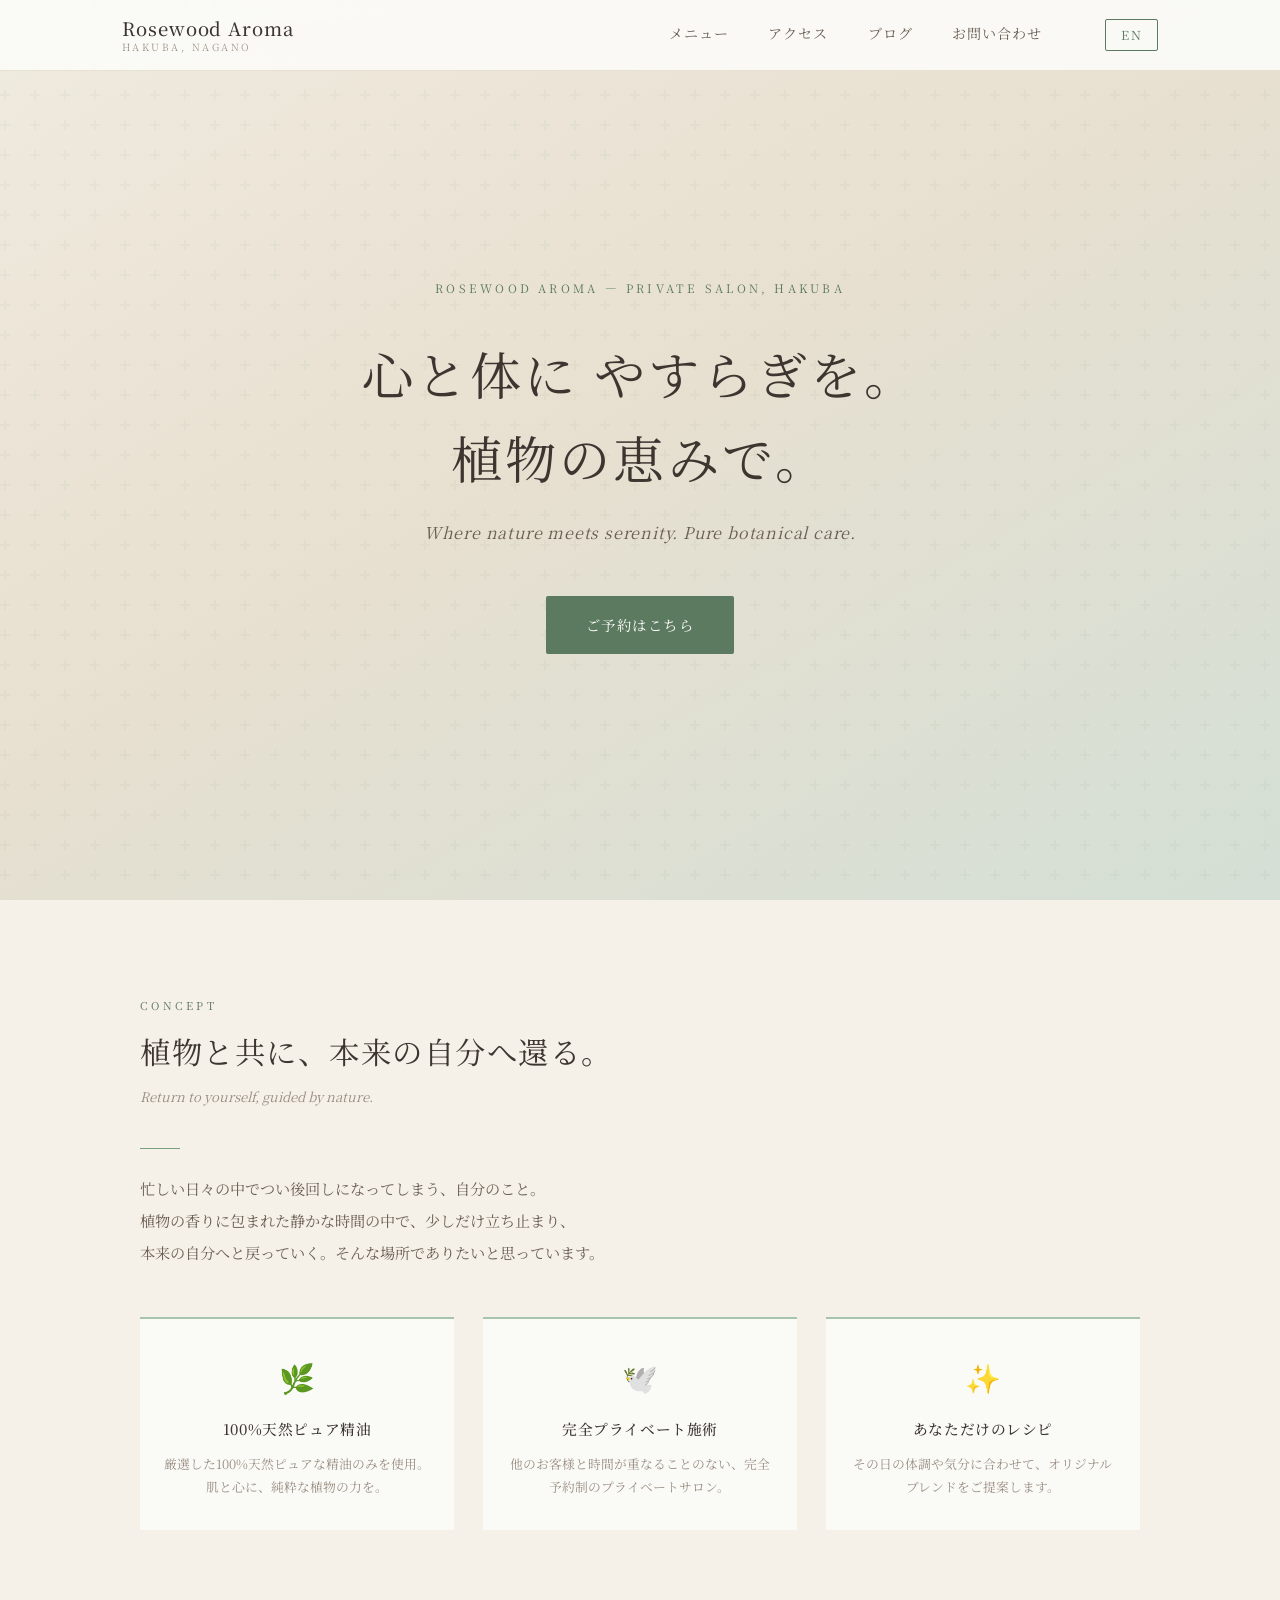
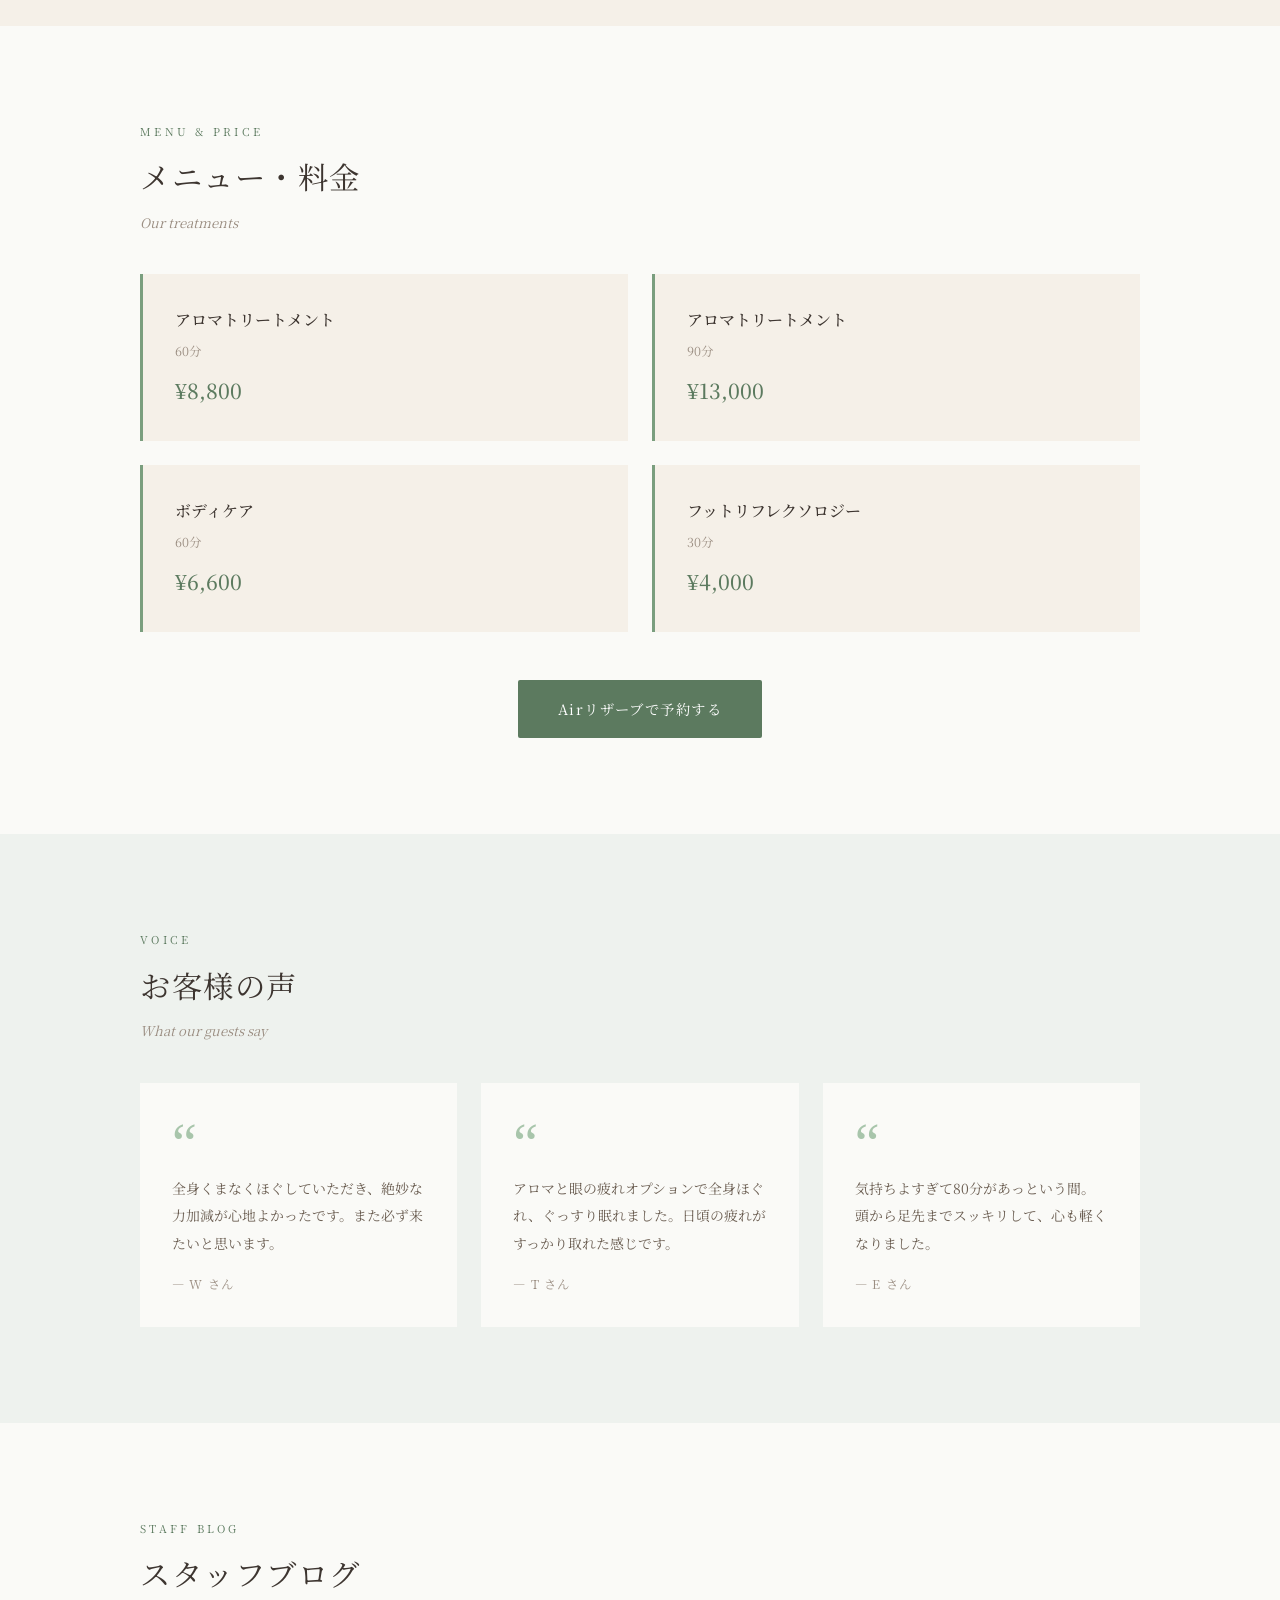
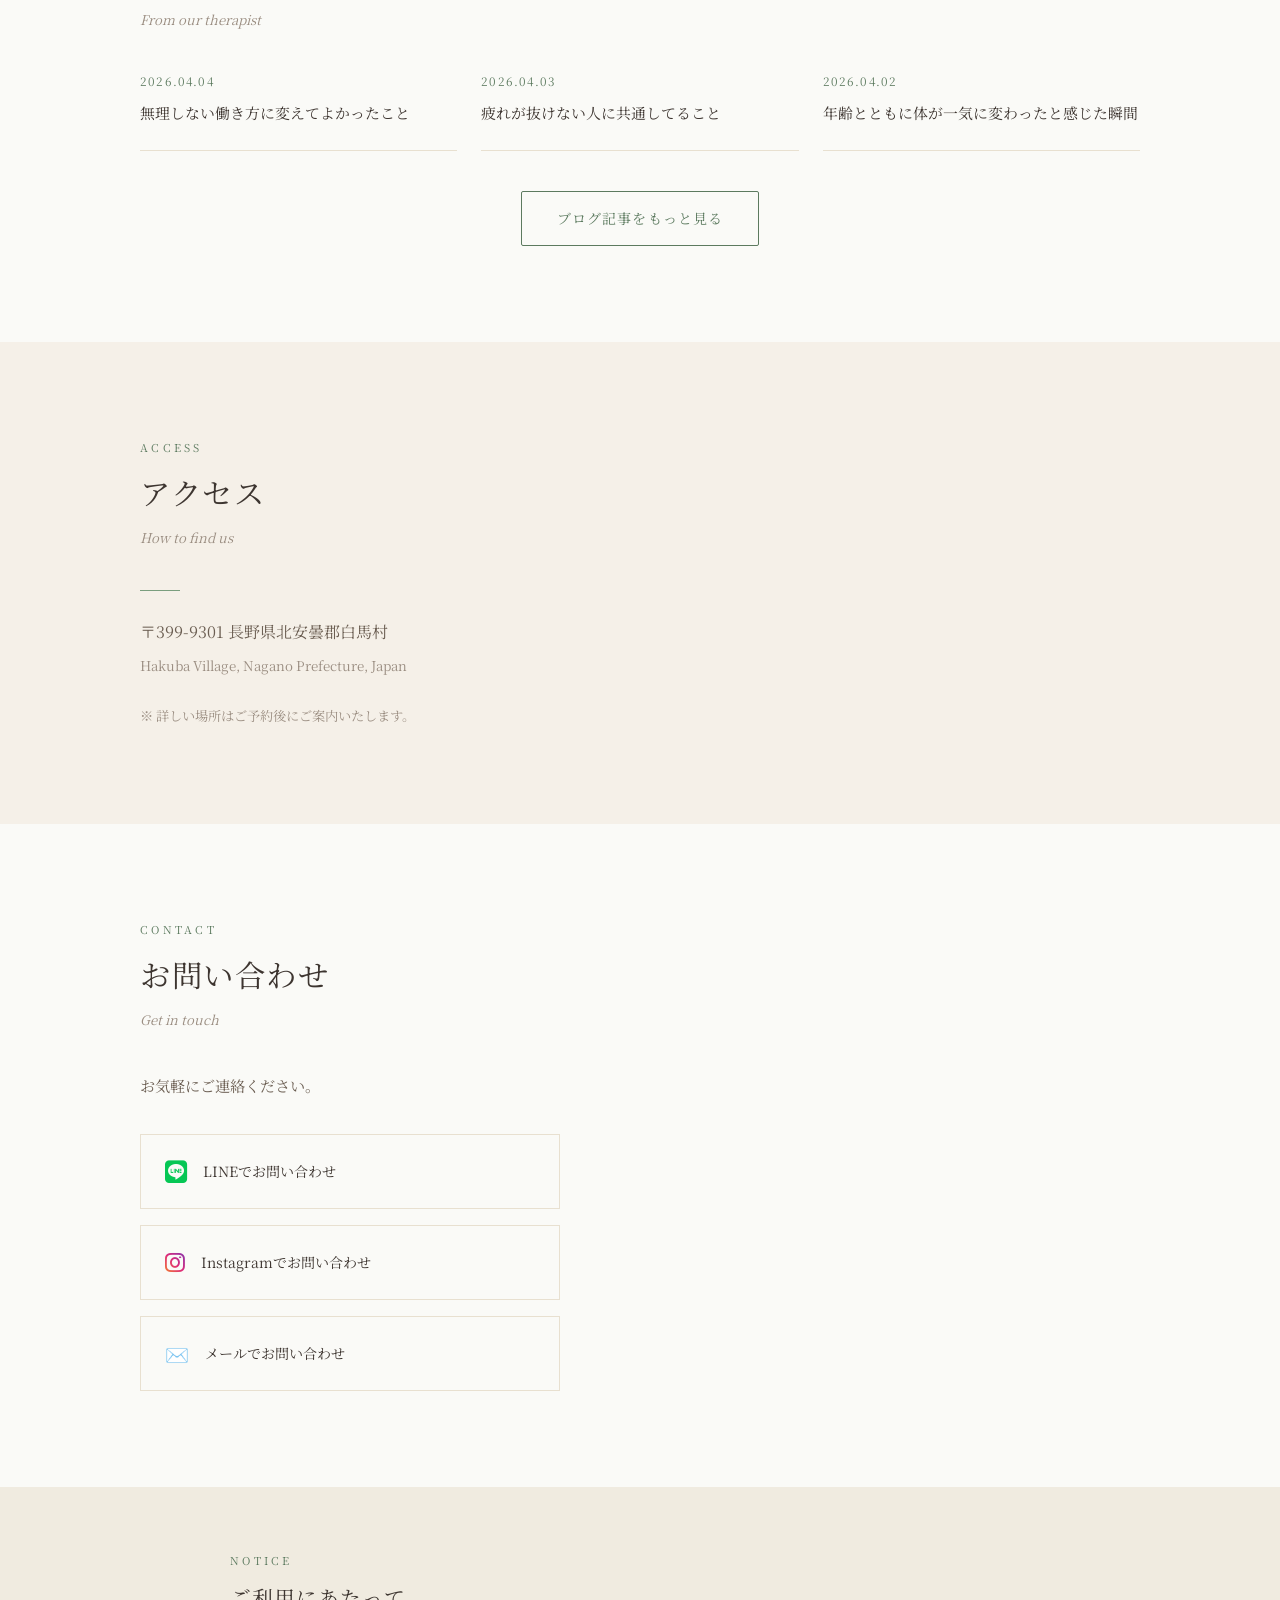
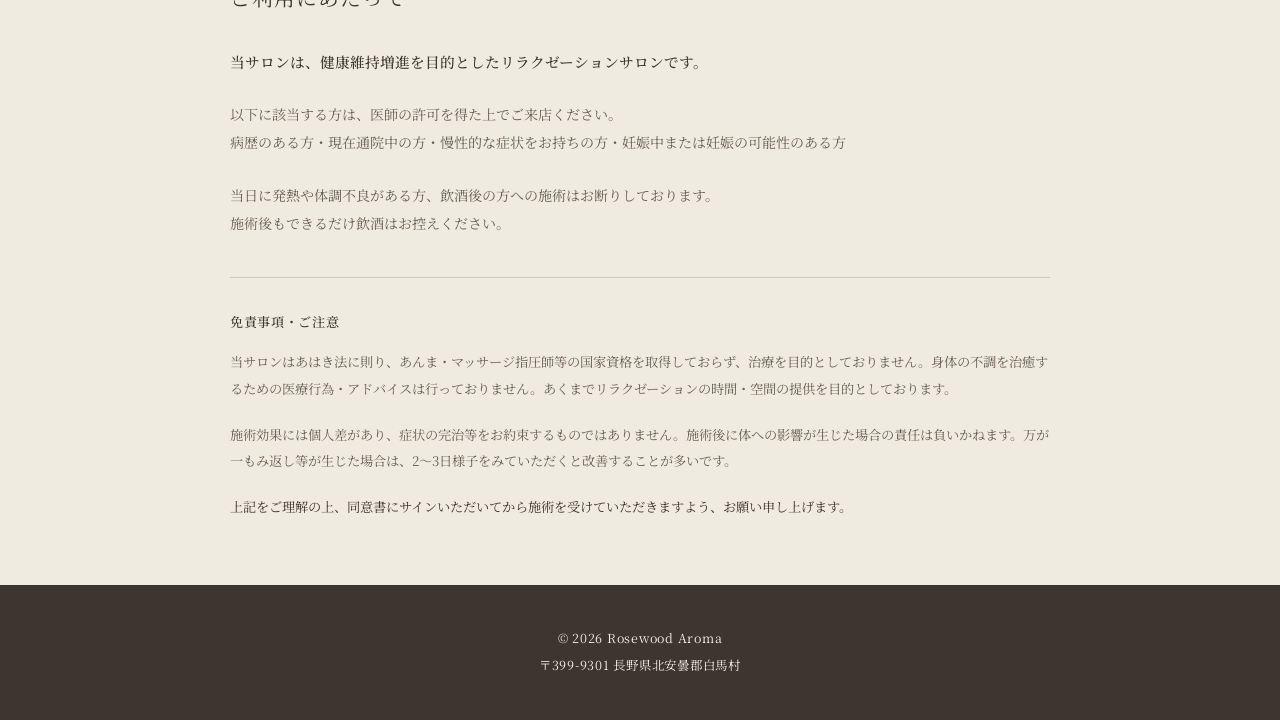
==== index.html @ eaf22aa2 "Add disclaimer and notice section" ====
<!DOCTYPE html>
<html lang="ja">
<head>
  <meta charset="UTF-8">
  <meta name="viewport" content="width=device-width, initial-scale=1.0">
  <title>Rosewood Aroma | 白馬村のアロマトリートメント</title>
  <meta name="description" content="長野県白馬村のプライベートアロマサロン。100%天然ピュア精油を使ったアロマトリートメント。心と体に、植物の恵みで深いやすらぎを。">
  <link rel="stylesheet" href="assets/style.css?v=3">
  <link rel="stylesheet" href="https://cdnjs.cloudflare.com/ajax/libs/font-awesome/6.5.0/css/all.min.css">
  <style>
    .lang-btn {
      background: none;
      border: 1px solid var(--green-dark);
      color: var(--green-dark);
      font-family: 'Noto Serif JP', serif;
      font-size: 0.78rem;
      letter-spacing: 0.15em;
      padding: 0.35rem 0.9rem;
      cursor: pointer;
      border-radius: 2px;
      transition: all 0.3s;
      margin-left: 1.5rem;
    }
    .lang-btn:hover {
      background: var(--green-dark);
      color: white;
    }
  </style>
</head>
<body>

<!-- ── Navigation ── -->
<nav>
  <div class="nav-inner">
    <a href="index.html" class="nav-logo">
      Rosewood Aroma
      <span>HAKUBA, NAGANO</span>
    </a>
    <button class="hamburger" onclick="toggleMenu()" aria-label="メニューを開く">
      <span></span><span></span><span></span>
    </button>
    <ul class="nav-links" id="navLinks">
      <li><a href="#menu" data-en="Menu">メニュー</a></li>
      <li><a href="#access" data-en="Access">アクセス</a></li>
      <li><a href="#blog" data-en="Blog">ブログ</a></li>
      <li><a href="#contact" data-en="Contact">お問い合わせ</a></li>
      <li><button class="lang-btn" id="langBtn" onclick="toggleLang()">EN</button></li>
    </ul>
  </div>
</nav>

<!-- ── Hero ── -->
<section class="hero" id="top">
  <div class="hero-content">
    <p class="hero-eyebrow">Rosewood Aroma &mdash; Private Salon, Hakuba</p>
    <h1 data-en="Serenity for mind and body.<br>Guided by nature.">心と体に やすらぎを。<br>植物の恵みで。</h1>
    <p class="hero-en">Where nature meets serenity. Pure botanical care.</p>
    <a href="https://airrsv.net/rosewoodaroma/calendar" class="btn-primary" target="_blank" rel="noopener noreferrer" data-en="Book Now">ご予約はこちら</a>
  </div>
</section>

<!-- ── Concept ── -->
<section class="concept" id="concept">
  <div class="section-inner">
    <p class="section-label">Concept</p>
    <h2 class="section-title" data-en="Return to yourself, guided by nature.">植物と共に、本来の自分へ還る。</h2>
    <p class="section-title-en">Return to yourself, guided by nature.</p>
    <div class="divider"></div>
    <p class="concept-body" style="color: var(--text-mid); font-size: 0.95rem; line-height: 2.1; max-width: 580px;"
       data-en="In our busy lives, we often put ourselves last.<br>In a quiet space surrounded by botanical aromas,<br>we invite you to pause and return to your true self.<br>That is what Rosewood Aroma is here for.">
      忙しい日々の中でつい後回しになってしまう、自分のこと。<br>
      植物の香りに包まれた静かな時間の中で、少しだけ立ち止まり、<br>
      本来の自分へと戻っていく。そんな場所でありたいと思っています。
    </p>
    <div class="features">
      <div class="feature-item">
        <div class="feature-icon">🌿</div>
        <div class="feature-title" data-en="100% Pure Natural Essential Oils">100%天然ピュア精油</div>
        <div class="feature-desc" data-en="Only the finest 100% pure natural essential oils. Pure botanical power for your skin and soul.">厳選した100%天然ピュアな精油のみを使用。肌と心に、純粋な植物の力を。</div>
      </div>
      <div class="feature-item">
        <div class="feature-icon">🕊️</div>
        <div class="feature-title" data-en="Completely Private Sessions">完全プライベート施術</div>
        <div class="feature-desc" data-en="A fully private, appointment-only salon where your session never overlaps with other guests.">他のお客様と時間が重なることのない、完全予約制のプライベートサロン。</div>
      </div>
      <div class="feature-item">
        <div class="feature-icon">✨</div>
        <div class="feature-title" data-en="Your Personal Blend">あなただけのレシピ</div>
        <div class="feature-desc" data-en="We create a custom essential oil blend tailored to your mood and condition on the day.">その日の体調や気分に合わせて、オリジナルブレンドをご提案します。</div>
      </div>
    </div>
  </div>
</section>

<!-- ── Menu ── -->
<section id="menu">
  <div class="section-inner">
    <p class="section-label">Menu &amp; Price</p>
    <h2 class="section-title" data-en="Menu & Pricing">メニュー・料金</h2>
    <p class="section-title-en">Our treatments</p>
    <div class="menu-grid">
      <div class="menu-item">
        <div class="menu-name" data-en="Aroma Treatment">アロマトリートメント</div>
        <div class="menu-duration" data-en="60 min">60分</div>
        <div class="menu-price">¥8,800</div>
      </div>
      <div class="menu-item">
        <div class="menu-name" data-en="Aroma Treatment">アロマトリートメント</div>
        <div class="menu-duration" data-en="90 min">90分</div>
        <div class="menu-price">¥13,000</div>
      </div>
      <div class="menu-item">
        <div class="menu-name" data-en="Body Care">ボディケア</div>
        <div class="menu-duration" data-en="60 min">60分</div>
        <div class="menu-price">¥6,600</div>
      </div>
      <div class="menu-item">
        <div class="menu-name" data-en="Foot Reflexology">フットリフレクソロジー</div>
        <div class="menu-duration" data-en="30 min">30分</div>
        <div class="menu-price">¥4,000</div>
      </div>
    </div>
    <div class="menu-cta">
      <a href="https://airrsv.net/rosewoodaroma/calendar" class="btn-primary" target="_blank" rel="noopener noreferrer" data-en="Book via Air Reserve">Airリザーブで予約する</a>
    </div>
  </div>
</section>

<!-- ── Testimonials ── -->
<section class="testimonials" id="voice">
  <div class="section-inner">
    <p class="section-label">Voice</p>
    <h2 class="section-title" data-en="Guest Reviews">お客様の声</h2>
    <p class="section-title-en">What our guests say</p>
    <div class="testimonial-grid">
      <div class="testimonial-item">
        <p class="testimonial-text" data-en="Every inch of my body was thoroughly relaxed with perfectly calibrated pressure. I will definitely come back.">全身くまなくほぐしていただき、絶妙な力加減が心地よかったです。また必ず来たいと思います。</p>
        <p class="testimonial-author">&mdash; W さん</p>
      </div>
      <div class="testimonial-item">
        <p class="testimonial-text" data-en="The aroma and eye fatigue option left me completely relaxed and I slept deeply. All my daily tiredness just melted away.">アロマと眼の疲れオプションで全身ほぐれ、ぐっすり眠れました。日頃の疲れがすっかり取れた感じです。</p>
        <p class="testimonial-author">&mdash; T さん</p>
      </div>
      <div class="testimonial-item">
        <p class="testimonial-text" data-en="The 80 minutes flew by — I felt so refreshed from head to toe, and my mind felt so much lighter.">気持ちよすぎて80分があっという間。頭から足先までスッキリして、心も軽くなりました。</p>
        <p class="testimonial-author">&mdash; E さん</p>
      </div>
    </div>
  </div>
</section>

<!-- ── Blog ── -->
<section id="blog">
  <div class="section-inner">
    <p class="section-label">Staff Blog</p>
    <h2 class="section-title" data-en="Staff Blog">スタッフブログ</h2>
    <p class="section-title-en">From our therapist</p>
    <div class="blog-grid">
      <div class="blog-card">
        <p class="blog-date">2026.04.04</p>
        <a href="blog/post1.html" class="blog-title" data-en="Why I'm Glad I Switched to a Sustainable Work Style">無理しない働き方に変えてよかったこと</a>
      </div>
      <div class="blog-card">
        <p class="blog-date">2026.04.03</p>
        <a href="blog/post2.html" class="blog-title" data-en="What People Who Can't Shake Their Fatigue Have in Common">疲れが抜けない人に共通してること</a>
      </div>
      <div class="blog-card">
        <p class="blog-date">2026.04.02</p>
        <a href="blog/post3.html" class="blog-title" data-en="The Moment I Felt My Body Change Dramatically with Age">年齢とともに体が一気に変わったと感じた瞬間</a>
      </div>
    </div>
    <div class="blog-cta">
      <a href="blog/" class="btn-secondary" data-en="Read More Articles">ブログ記事をもっと見る</a>
    </div>
  </div>
</section>

<!-- ── Access ── -->
<section class="access" id="access">
  <div class="section-inner">
    <p class="section-label">Access</p>
    <h2 class="section-title" data-en="Access">アクセス</h2>
    <p class="section-title-en">How to find us</p>
    <div class="divider"></div>
    <div class="access-info">
      <p data-en="Hakuba Village, Kitaazumi District, Nagano 399-9301">〒399-9301 長野県北安曇郡白馬村</p>
      <p class="access-en">Hakuba Village, Nagano Prefecture, Japan</p>
    </div>
    <p style="margin-top: 1.5rem; font-size: 0.83rem; color: var(--text-light);"
       data-en="※ Detailed directions will be provided after your booking.">
      ※ 詳しい場所はご予約後にご案内いたします。
    </p>
  </div>
</section>

<!-- ── Contact ── -->
<section id="contact">
  <div class="section-inner">
    <p class="section-label">Contact</p>
    <h2 class="section-title" data-en="Contact">お問い合わせ</h2>
    <p class="section-title-en">Get in touch</p>
    <p style="margin-bottom: 2.2rem; color: var(--text-mid); font-size: 0.95rem;"
       data-en="Feel free to reach out anytime.">お気軽にご連絡ください。</p>
    <div class="contact-links">
      <a href="https://page.line.me/785jicrf" class="contact-link" target="_blank" rel="noopener noreferrer">
        <span class="contact-link-icon"><i class="fa-brands fa-line" style="color:#06C755;font-size:1.4rem;"></i></span>
        <span data-en="Contact via LINE">LINEでお問い合わせ</span>
      </a>
      <a href="https://www.instagram.com/rosewood__aroma/?hl=ja" class="contact-link" target="_blank" rel="noopener noreferrer">
        <span class="contact-link-icon"><i class="fa-brands fa-instagram" style="background:linear-gradient(45deg,#f58529,#dd2a7b,#8134af);-webkit-background-clip:text;-webkit-text-fill-color:transparent;font-size:1.4rem;"></i></span>
        <span data-en="Contact via Instagram">Instagramでお問い合わせ</span>
      </a>
      <a class="contact-link" id="mailLink" href="#" onclick="window.location.href='mailto:rosewoodaroma2025.9.5@gmail.com'; return false;">
        <span class="contact-link-icon">✉️</span>
        <span data-en="Contact via Email">メールでお問い合わせ</span>
      </a>
    </div>
  </div>
</section>

<!-- ── Disclaimer ── -->
<section style="background-color:#F0EBE0; padding:4rem 2rem;">
  <div style="max-width:820px; margin:0 auto;">
    <p style="font-size:0.68rem; letter-spacing:0.3em; color:#5C7A5F; text-transform:uppercase; margin-bottom:0.5rem;">Notice</p>
    <h2 style="font-size:1.3rem; font-weight:400; color:#3D3530; margin-bottom:2rem; letter-spacing:0.05em;">ご利用にあたって</h2>

    <p style="font-size:0.92rem; color:#3D3530; font-weight:500; margin-bottom:1.5rem; line-height:1.9;">
      当サロンは、健康維持増進を目的としたリラクゼーションサロンです。
    </p>

    <p style="font-size:0.88rem; color:#6B5E52; line-height:2; margin-bottom:1.5rem;">
      以下に該当する方は、医師の許可を得た上でご来店ください。<br>
      病歴のある方・現在通院中の方・慢性的な症状をお持ちの方・妊娠中または妊娠の可能性のある方
    </p>
    <p style="font-size:0.88rem; color:#6B5E52; line-height:2; margin-bottom:2.5rem;">
      当日に発熱や体調不良がある方、飲酒後の方への施術はお断りしております。<br>
      施術後もできるだけ飲酒はお控えください。
    </p>

    <div style="border-top:1px solid #D4C9B8; padding-top:2rem;">
      <p style="font-size:0.82rem; font-weight:500; color:#3D3530; margin-bottom:1rem; letter-spacing:0.05em;">免責事項・ご注意</p>
      <p style="font-size:0.83rem; color:#6B5E52; line-height:2; margin-bottom:1.2rem;">
        当サロンはあはき法に則り、あんま・マッサージ指圧師等の国家資格を取得しておらず、治療を目的としておりません。身体の不調を治癒するための医療行為・アドバイスは行っておりません。あくまでリラクゼーションの時間・空間の提供を目的としております。
      </p>
      <p style="font-size:0.83rem; color:#6B5E52; line-height:2; margin-bottom:1.2rem;">
        施術効果には個人差があり、症状の完治等をお約束するものではありません。施術後に体への影響が生じた場合の責任は負いかねます。万が一もみ返し等が生じた場合は、2〜3日様子をみていただくと改善することが多いです。
      </p>
      <p style="font-size:0.83rem; color:#3D3530; line-height:2;">
        上記をご理解の上、同意書にサインいただいてから施術を受けていただきますよう、お願い申し上げます。
      </p>
    </div>
  </div>
</section>

<!-- ── Footer ── -->
<footer>
  <p>&copy; 2026 Rosewood Aroma</p>
  <p data-en="Hakuba Village, Nagano, Japan">〒399-9301 長野県北安曇郡白馬村</p>
</footer>

<script>
  let currentLang = 'ja';

  function toggleLang() {
    currentLang = currentLang === 'ja' ? 'en' : 'ja';
    document.getElementById('langBtn').textContent = currentLang === 'ja' ? 'EN' : 'JA';
    document.documentElement.lang = currentLang;

    document.querySelectorAll('[data-en]').forEach(el => {
      const enText = el.getAttribute('data-en');
      if (!el.hasAttribute('data-ja')) {
        el.setAttribute('data-ja', el.innerHTML);
      }
      el.innerHTML = currentLang === 'en' ? enText : el.getAttribute('data-ja');
    });
  }

  function toggleMenu() {
    document.getElementById('navLinks').classList.toggle('open');
  }
</script>

</body>
</html>
---- assets/style.css ----
@import url('https://fonts.googleapis.com/css2?family=Noto+Serif+JP:wght@300;400;500;600&display=swap');

:root {
  --beige: #F5F0E8;
  --beige-dark: #E8E0D0;
  --green: #7A9E7E;
  --green-dark: #5C7A5F;
  --green-light: #A8C5AB;
  --off-white: #FAFAF7;
  --text-dark: #3D3530;
  --text-mid: #6B5E52;
  --text-light: #9B8E82;
  --white: #FFFFFF;
}

* { margin: 0; padding: 0; box-sizing: border-box; }

body {
  font-family: 'Noto Serif JP', serif;
  background-color: var(--off-white);
  color: var(--text-dark);
  line-height: 1.8;
}

/* ── Navigation ── */
nav {
  background-color: rgba(250, 250, 247, 0.96);
  backdrop-filter: blur(8px);
  position: fixed;
  top: 0;
  width: 100%;
  z-index: 100;
  border-bottom: 1px solid var(--beige-dark);
}

.nav-inner {
  max-width: 1100px;
  margin: 0 auto;
  padding: 0 2rem;
  display: flex;
  justify-content: space-between;
  align-items: center;
  height: 70px;
}

.nav-logo {
  font-size: 1.15rem;
  font-weight: 500;
  color: var(--text-dark);
  text-decoration: none;
  letter-spacing: 0.05em;
  line-height: 1.3;
}

.nav-logo span {
  display: block;
  font-size: 0.62rem;
  color: var(--text-light);
  letter-spacing: 0.25em;
  font-weight: 300;
}

.nav-links {
  display: flex;
  gap: 2.5rem;
  list-style: none;
}

.nav-links a {
  text-decoration: none;
  color: var(--text-mid);
  font-size: 0.88rem;
  letter-spacing: 0.06em;
  transition: color 0.3s;
}

.nav-links a:hover { color: var(--green-dark); }

.hamburger {
  display: none;
  flex-direction: column;
  gap: 5px;
  cursor: pointer;
  background: none;
  border: none;
  padding: 5px;
}

.hamburger span {
  display: block;
  width: 25px;
  height: 2px;
  background: var(--text-mid);
  transition: 0.3s;
}

/* ── Hero ── */
.hero {
  min-height: 100vh;
  background: linear-gradient(150deg, #F0EBE0 0%, var(--beige-dark) 45%, #D4DFD5 100%);
  display: flex;
  align-items: center;
  justify-content: center;
  text-align: center;
  padding: 7rem 2rem 5rem;
  position: relative;
  overflow: hidden;
}

.hero::before {
  content: '';
  position: absolute;
  inset: 0;
  background-image: url("data:image/svg+xml,%3Csvg width='60' height='60' viewBox='0 0 60 60' xmlns='http://www.w3.org/2000/svg'%3E%3Cg fill='none'%3E%3Cg fill='%237a9e7e' fill-opacity='0.07'%3E%3Cpath d='M36 34v-4h-2v4h-4v2h4v4h2v-4h4v-2h-4zm0-30V0h-2v4h-4v2h4v4h2V6h4V4h-4zM6 34v-4H4v4H0v2h4v4h2v-4h4v-2H6zM6 4V0H4v4H0v2h4v4h2V6h4V4H6z'/%3E%3C/g%3E%3C/g%3E%3C/svg%3E");
}

.hero-content { position: relative; max-width: 700px; }

.hero-eyebrow {
  font-size: 0.72rem;
  letter-spacing: 0.28em;
  color: var(--green-dark);
  margin-bottom: 2rem;
  text-transform: uppercase;
}

.hero h1 {
  font-size: clamp(1.9rem, 5vw, 3.2rem);
  font-weight: 400;
  line-height: 1.65;
  color: var(--text-dark);
  margin-bottom: 1.2rem;
  letter-spacing: 0.06em;
}

.hero-en {
  font-size: 1rem;
  color: var(--text-mid);
  margin-bottom: 3rem;
  font-style: italic;
  letter-spacing: 0.05em;
}

/* ── Buttons ── */
.btn-primary {
  display: inline-block;
  padding: 1rem 2.5rem;
  background-color: var(--green-dark);
  color: var(--white);
  text-decoration: none;
  font-size: 0.9rem;
  letter-spacing: 0.1em;
  font-family: 'Noto Serif JP', serif;
  transition: background-color 0.3s, transform 0.2s;
  border-radius: 2px;
}

.btn-primary:hover { background-color: var(--green); transform: translateY(-2px); }

.btn-secondary {
  display: inline-block;
  padding: 0.85rem 2.2rem;
  border: 1px solid var(--green-dark);
  color: var(--green-dark);
  text-decoration: none;
  font-size: 0.88rem;
  letter-spacing: 0.08em;
  font-family: 'Noto Serif JP', serif;
  transition: all 0.3s;
  border-radius: 2px;
}

.btn-secondary:hover { background-color: var(--green-dark); color: var(--white); }

/* ── Sections ── */
section { padding: 6rem 2rem; }

.section-inner { max-width: 1000px; margin: 0 auto; }

.section-label {
  font-size: 0.68rem;
  letter-spacing: 0.3em;
  color: var(--green-dark);
  text-transform: uppercase;
  margin-bottom: 0.5rem;
}

.section-title {
  font-size: clamp(1.4rem, 3vw, 1.9rem);
  font-weight: 400;
  color: var(--text-dark);
  margin-bottom: 0.4rem;
  letter-spacing: 0.05em;
}

.section-title-en {
  font-size: 0.82rem;
  color: var(--text-light);
  font-style: italic;
  margin-bottom: 2.5rem;
}

.divider { width: 40px; height: 1px; background: var(--green); margin: 1.5rem 0; }

/* ── Concept ── */
.concept { background-color: var(--beige); }

.concept-lead {
  font-size: clamp(1rem, 2.5vw, 1.3rem);
  line-height: 2;
  color: var(--text-dark);
  font-weight: 400;
}

.features {
  display: grid;
  grid-template-columns: repeat(3, 1fr);
  gap: 1.8rem;
  margin-top: 3rem;
}

.feature-item {
  text-align: center;
  padding: 2rem 1.5rem;
  background: var(--off-white);
  border-top: 2px solid var(--green-light);
}

.feature-icon { font-size: 1.8rem; margin-bottom: 0.8rem; }

.feature-title {
  font-size: 0.92rem;
  font-weight: 500;
  color: var(--text-dark);
  margin-bottom: 0.6rem;
  letter-spacing: 0.04em;
}

.feature-desc { font-size: 0.8rem; color: var(--text-light); line-height: 1.8; }

/* ── Menu ── */
.menu-grid {
  display: grid;
  grid-template-columns: repeat(2, 1fr);
  gap: 1.5rem;
  margin-bottom: 3rem;
}

.menu-item {
  padding: 2rem;
  background: var(--beige);
  border-left: 3px solid var(--green);
}

.menu-name { font-size: 1rem; font-weight: 500; color: var(--text-dark); margin-bottom: 0.3rem; }
.menu-duration { font-size: 0.78rem; color: var(--text-light); margin-bottom: 0.6rem; }
.menu-price { font-size: 1.3rem; color: var(--green-dark); font-weight: 500; }
.menu-cta { text-align: center; }

/* ── Testimonials ── */
.testimonials { background-color: #EEF2EE; }

.testimonial-grid {
  display: grid;
  grid-template-columns: repeat(3, 1fr);
  gap: 1.5rem;
}

.testimonial-item {
  background: var(--off-white);
  padding: 2rem;
}

.testimonial-item::before {
  content: '\201C';
  font-size: 3.5rem;
  color: var(--green-light);
  line-height: 1;
  display: block;
  margin-bottom: 0.3rem;
  font-family: Georgia, serif;
}

.testimonial-text { font-size: 0.87rem; line-height: 1.95; color: var(--text-mid); margin-bottom: 1rem; }
.testimonial-author { font-size: 0.77rem; color: var(--text-light); letter-spacing: 0.1em; }

/* ── Blog (top page) ── */
.blog-grid {
  display: grid;
  grid-template-columns: repeat(3, 1fr);
  gap: 1.5rem;
  margin-bottom: 2.5rem;
}

.blog-card { border-bottom: 1px solid var(--beige-dark); padding-bottom: 1.5rem; }
.blog-date { font-size: 0.73rem; color: var(--green-dark); letter-spacing: 0.1em; margin-bottom: 0.5rem; }

.blog-title {
  font-size: 0.93rem;
  color: var(--text-dark);
  text-decoration: none;
  line-height: 1.75;
  display: block;
  transition: color 0.3s;
}

.blog-title:hover { color: var(--green-dark); }
.blog-cta { text-align: center; }

/* ── Access ── */
.access { background-color: var(--beige); }
.access-info { font-size: 1rem; color: var(--text-mid); line-height: 2.1; }
.access-en { font-size: 0.83rem; color: var(--text-light); margin-top: 0.2rem; }

/* ── Contact ── */
.contact-links { display: flex; flex-direction: column; gap: 1rem; max-width: 420px; }

.contact-link {
  display: flex;
  align-items: center;
  gap: 1rem;
  padding: 1.2rem 1.5rem;
  text-decoration: none;
  color: var(--text-dark);
  border: 1px solid var(--beige-dark);
  transition: all 0.3s;
  font-size: 0.88rem;
}

.contact-link:hover { border-color: var(--green); background: var(--beige); }
.contact-link-icon { font-size: 1.2rem; }

/* ── Footer ── */
footer {
  background-color: var(--text-dark);
  color: var(--beige);
  text-align: center;
  padding: 2.5rem;
  font-size: 0.78rem;
  letter-spacing: 0.06em;
  line-height: 2.2;
}

/* ── Blog post page ── */
.blog-post-page { padding-top: 0; }

.blog-post-wrap {
  max-width: 720px;
  margin: 0 auto;
  padding: 8rem 2rem 5rem;
}

.blog-post-meta {
  font-size: 0.72rem;
  color: var(--green-dark);
  letter-spacing: 0.2em;
  text-transform: uppercase;
  margin-bottom: 1rem;
}

.blog-post-title {
  font-size: clamp(1.4rem, 3.5vw, 1.9rem);
  font-weight: 400;
  line-height: 1.65;
  color: var(--text-dark);
  letter-spacing: 0.04em;
}

.blog-post-divider { width: 40px; height: 1px; background: var(--green); margin: 2rem 0; }

.blog-post-body p {
  font-size: 0.95rem;
  line-height: 2.15;
  color: var(--text-mid);
  margin-bottom: 1.8rem;
}

.blog-back {
  display: inline-flex;
  align-items: center;
  gap: 0.4rem;
  margin-top: 2.5rem;
  font-size: 0.84rem;
  color: var(--green-dark);
  text-decoration: none;
  border-bottom: 1px solid var(--green-light);
  padding-bottom: 2px;
  transition: color 0.3s;
}

.blog-back:hover { color: var(--text-dark); }

/* ── Blog index page ── */
.blog-index-wrap {
  max-width: 820px;
  margin: 0 auto;
  padding: 8rem 2rem 5rem;
}

.blog-list { list-style: none; }

.blog-list-item {
  border-bottom: 1px solid var(--beige-dark);
  padding: 1.8rem 0;
}

.blog-list-item:first-child { border-top: 1px solid var(--beige-dark); }

.blog-list-date { font-size: 0.73rem; color: var(--green-dark); letter-spacing: 0.12em; margin-bottom: 0.4rem; }

.blog-list-title {
  font-size: 1rem;
  color: var(--text-dark);
  text-decoration: none;
  line-height: 1.7;
  transition: color 0.3s;
}

.blog-list-title:hover { color: var(--green-dark); }

/* ── Blog eye-catch hero ── */
.blog-hero {
  width: 100%;
  height: 340px;
  position: relative;
  overflow: hidden;
  display: flex;
  align-items: center;
  justify-content: center;
  margin-bottom: 0;
}

.blog-hero::before {
  content: '';
  position: absolute;
  inset: 0;
  background-image: url("data:image/svg+xml,%3Csvg width='80' height='80' viewBox='0 0 80 80' xmlns='http://www.w3.org/2000/svg'%3E%3Cg fill='none'%3E%3Ccircle cx='40' cy='40' r='1.5' fill='%23ffffff' fill-opacity='0.25'/%3E%3Ccircle cx='0' cy='0' r='1.5' fill='%23ffffff' fill-opacity='0.25'/%3E%3Ccircle cx='80' cy='0' r='1.5' fill='%23ffffff' fill-opacity='0.25'/%3E%3Ccircle cx='0' cy='80' r='1.5' fill='%23ffffff' fill-opacity='0.25'/%3E%3Ccircle cx='80' cy='80' r='1.5' fill='%23ffffff' fill-opacity='0.25'/%3E%3C/g%3E%3C/svg%3E");
  opacity: 0.6;
}

.blog-hero-1 { background: linear-gradient(140deg, #C8D8C8 0%, #8FAF8C 50%, #6B8F6B 100%); }
.blog-hero-2 { background: linear-gradient(140deg, #F0E4D4 0%, #D4B896 50%, #BFA07A 100%); }
.blog-hero-3 { background: linear-gradient(140deg, #D8D4E8 0%, #B8BFCC 50%, #8A9AAA 100%); }

.blog-hero-inner {
  position: relative;
  text-align: center;
  padding: 2rem;
  max-width: 680px;
}

.blog-hero-label {
  display: inline-block;
  font-size: 0.68rem;
  letter-spacing: 0.3em;
  color: rgba(255,255,255,0.85);
  text-transform: uppercase;
  margin-bottom: 1.2rem;
  border-bottom: 1px solid rgba(255,255,255,0.4);
  padding-bottom: 0.5rem;
}

.blog-hero-date {
  font-size: 0.72rem;
  color: rgba(255,255,255,0.75);
  letter-spacing: 0.2em;
  margin-top: 1.2rem;
}

.blog-hero-title {
  font-size: clamp(1.3rem, 3vw, 1.9rem);
  font-weight: 400;
  color: #ffffff;
  line-height: 1.7;
  letter-spacing: 0.05em;
  text-shadow: 0 1px 8px rgba(0,0,0,0.15);
}

/* ── Blog post wrap (updated) ── */
.blog-post-wrap {
  max-width: 720px;
  margin: 0 auto;
  padding: 3rem 2rem 5rem;
}

/* ── Prev/Next navigation ── */
.blog-post-nav {
  display: flex;
  justify-content: space-between;
  align-items: flex-start;
  margin-top: 3.5rem;
  padding-top: 2rem;
  border-top: 1px solid var(--beige-dark);
  gap: 1rem;
}

.blog-nav-prev,
.blog-nav-next {
  text-decoration: none;
  max-width: 46%;
  transition: color 0.3s;
  display: block;
}

.blog-nav-next { text-align: right; }
.blog-nav-placeholder { flex: 1; }

.blog-nav-dir {
  display: block;
  font-size: 0.65rem;
  letter-spacing: 0.25em;
  color: var(--green-dark);
  text-transform: uppercase;
  margin-bottom: 0.4rem;
}

.blog-nav-title {
  font-size: 0.85rem;
  color: var(--text-mid);
  line-height: 1.65;
  display: block;
  transition: color 0.3s;
}

.blog-nav-prev:hover .blog-nav-title,
.blog-nav-next:hover .blog-nav-title { color: var(--green-dark); }

/* ── Blog card with thumbnail ── */
.blog-card-thumb {
  height: 160px;
  border-radius: 2px;
  margin-bottom: 1rem;
  overflow: hidden;
}

.blog-card-thumb-1 { background: linear-gradient(140deg, #C8D8C8 0%, #8FAF8C 100%); }
.blog-card-thumb-2 { background: linear-gradient(140deg, #F0E4D4 0%, #BFA07A 100%); }
.blog-card-thumb-3 { background: linear-gradient(140deg, #D8D4E8 0%, #8A9AAA 100%); }

.blog-card-thumb::after {
  content: '';
  display: block;
  width: 100%;
  height: 100%;
  background-image: url("data:image/svg+xml,%3Csvg width='60' height='60' viewBox='0 0 60 60' xmlns='http://www.w3.org/2000/svg'%3E%3Ccircle cx='30' cy='30' r='1' fill='%23ffffff' fill-opacity='0.3'/%3E%3C/svg%3E");
}

/* ── Responsive ── */
@media (max-width: 768px) {
  .nav-links {
    display: none;
    position: absolute;
    top: 70px;
    left: 0;
    right: 0;
    background: var(--off-white);
    flex-direction: column;
    padding: 1.5rem 2rem;
    border-bottom: 1px solid var(--beige-dark);
    gap: 1.5rem;
  }

  .nav-links.open { display: flex; }
  .hamburger { display: flex; }

  .features,
  .menu-grid,
  .testimonial-grid,
  .blog-grid {
    grid-template-columns: 1fr;
  }

  section { padding: 4rem 1.5rem; }
}
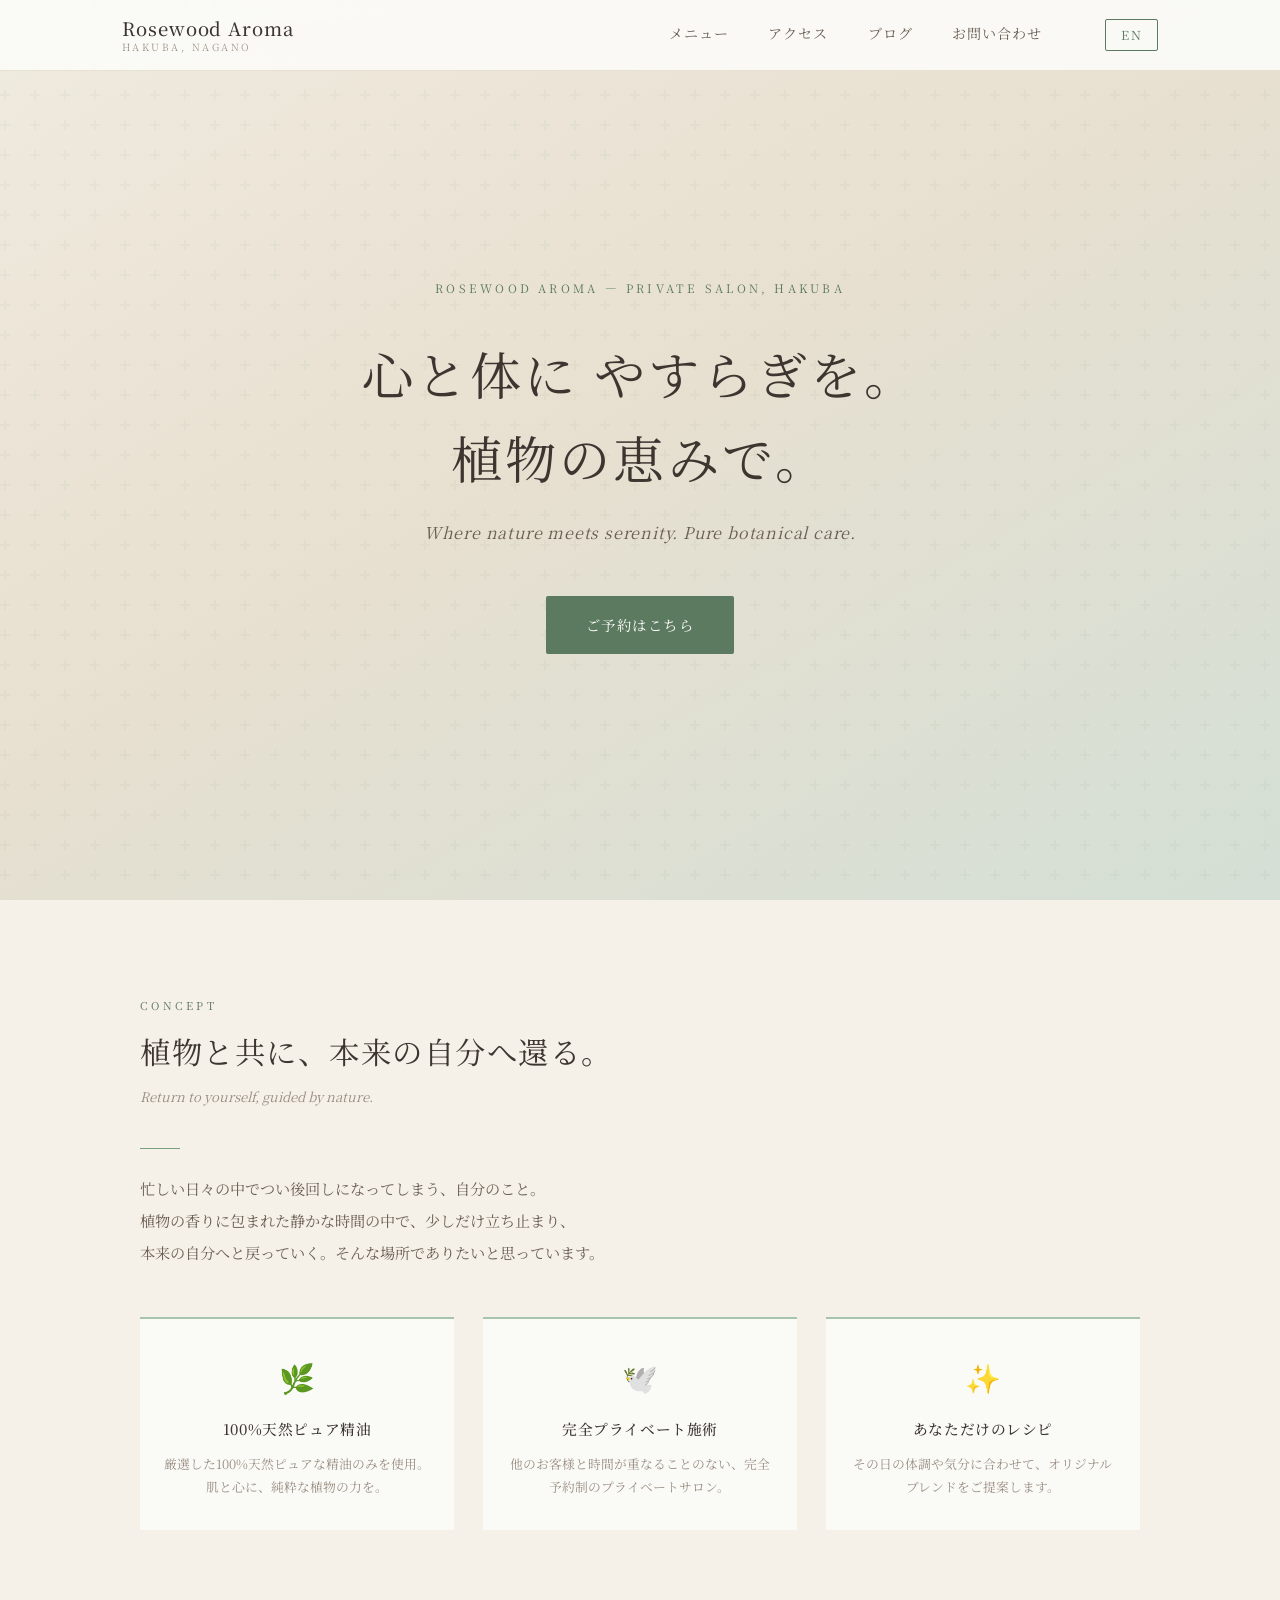
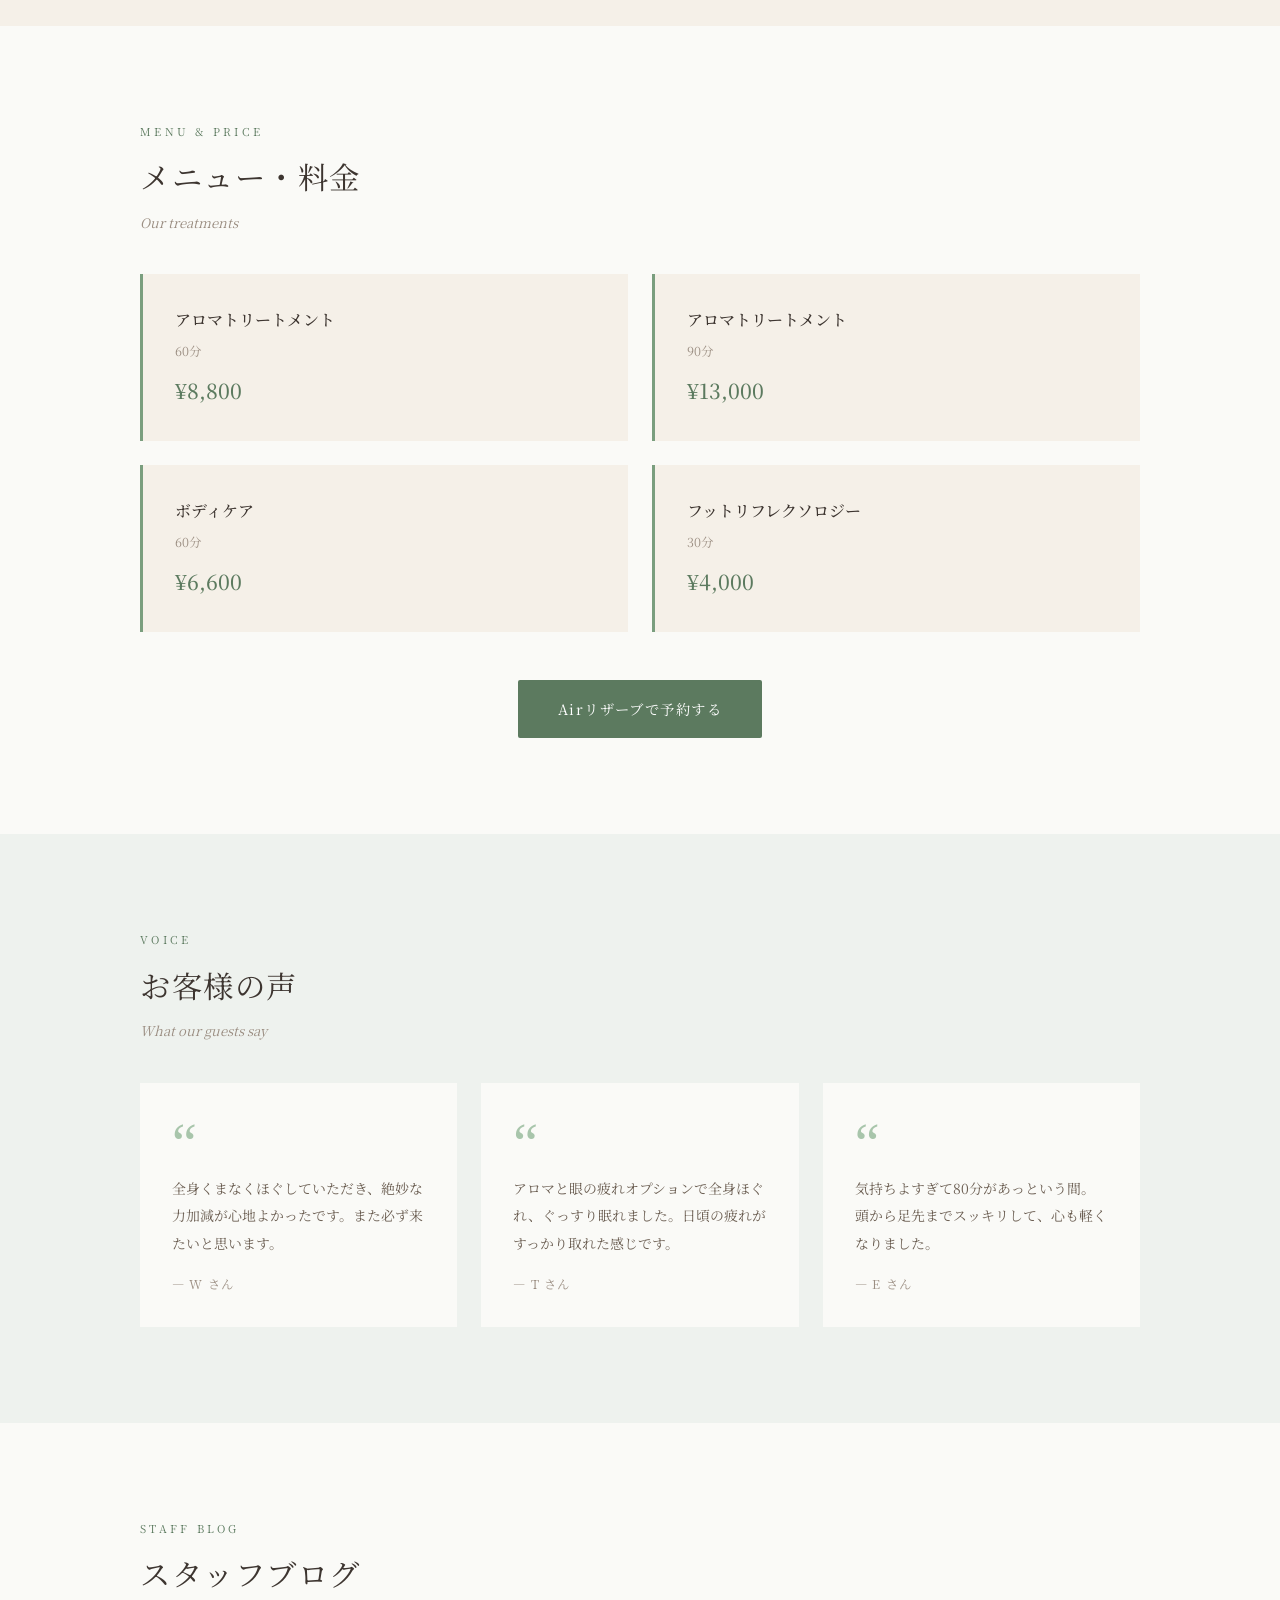
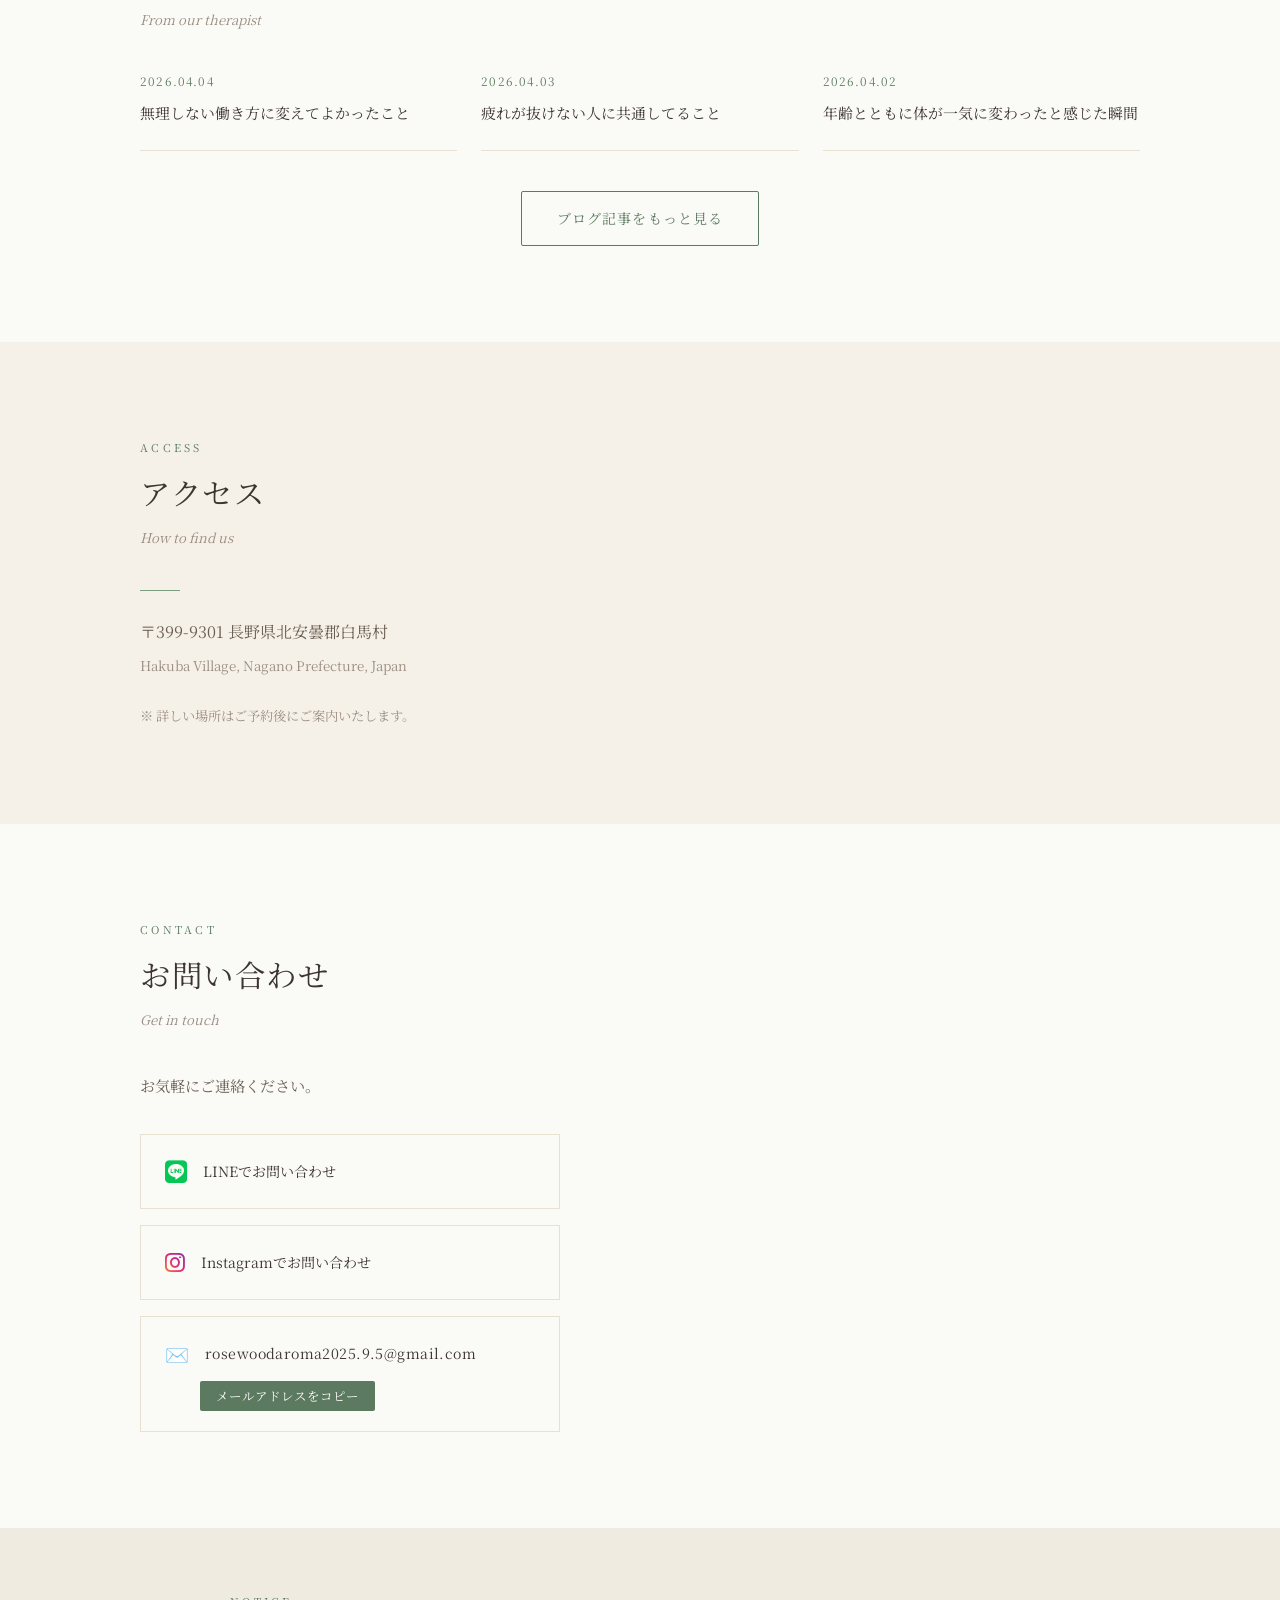
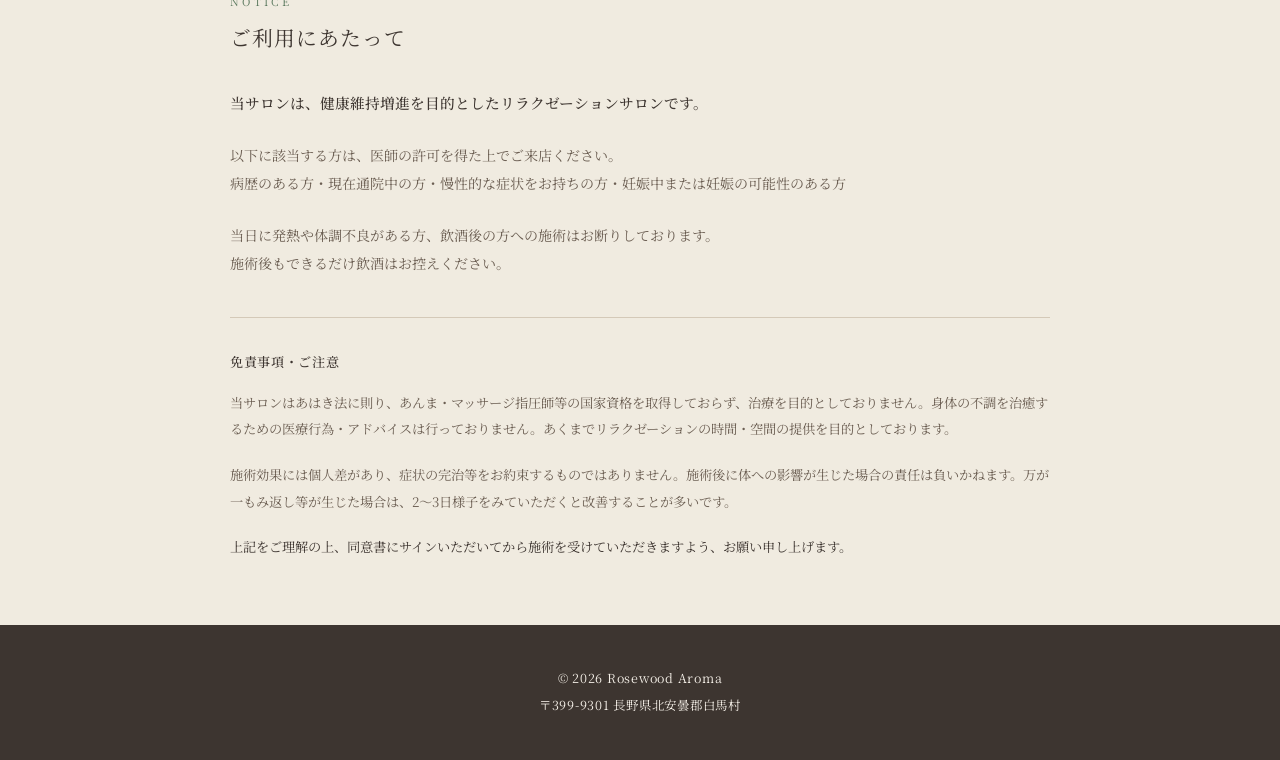
==== commit 0634038f: "メールアドレス表示＋コピーボタンに変更" ====
--- a/index.html
+++ b/index.html
@@ -210,10 +210,16 @@
         <span class="contact-link-icon"><i class="fa-brands fa-instagram" style="background:linear-gradient(45deg,#f58529,#dd2a7b,#8134af);-webkit-background-clip:text;-webkit-text-fill-color:transparent;font-size:1.4rem;"></i></span>
         <span data-en="Contact via Instagram">Instagramでお問い合わせ</span>
       </a>
-      <a class="contact-link" id="mailLink" href="#" onclick="window.location.href='mailto:rosewoodaroma2025.9.5@gmail.com'; return false;">
-        <span class="contact-link-icon">✉️</span>
-        <span data-en="Contact via Email">メールでお問い合わせ</span>
-      </a>
+      <div class="contact-link" style="cursor:default; flex-direction:column; align-items:flex-start; gap:0.6rem;">
+        <div style="display:flex; align-items:center; gap:1rem;">
+          <span class="contact-link-icon">✉️</span>
+          <span style="font-size:0.88rem; color:var(--text-dark); letter-spacing:0.03em;">rosewoodaroma2025.9.5@gmail.com</span>
+        </div>
+        <button onclick="navigator.clipboard.writeText('rosewoodaroma2025.9.5@gmail.com').then(()=>{this.textContent='コピーしました！';setTimeout(()=>{this.textContent='メールアドレスをコピー'},2000)})"
+          style="margin-left:2.2rem; background:var(--green-dark); color:white; border:none; padding:0.4rem 1rem; font-size:0.78rem; font-family:inherit; letter-spacing:0.08em; cursor:pointer; border-radius:2px;">
+          メールアドレスをコピー
+        </button>
+      </div>
     </div>
   </div>
 </section>
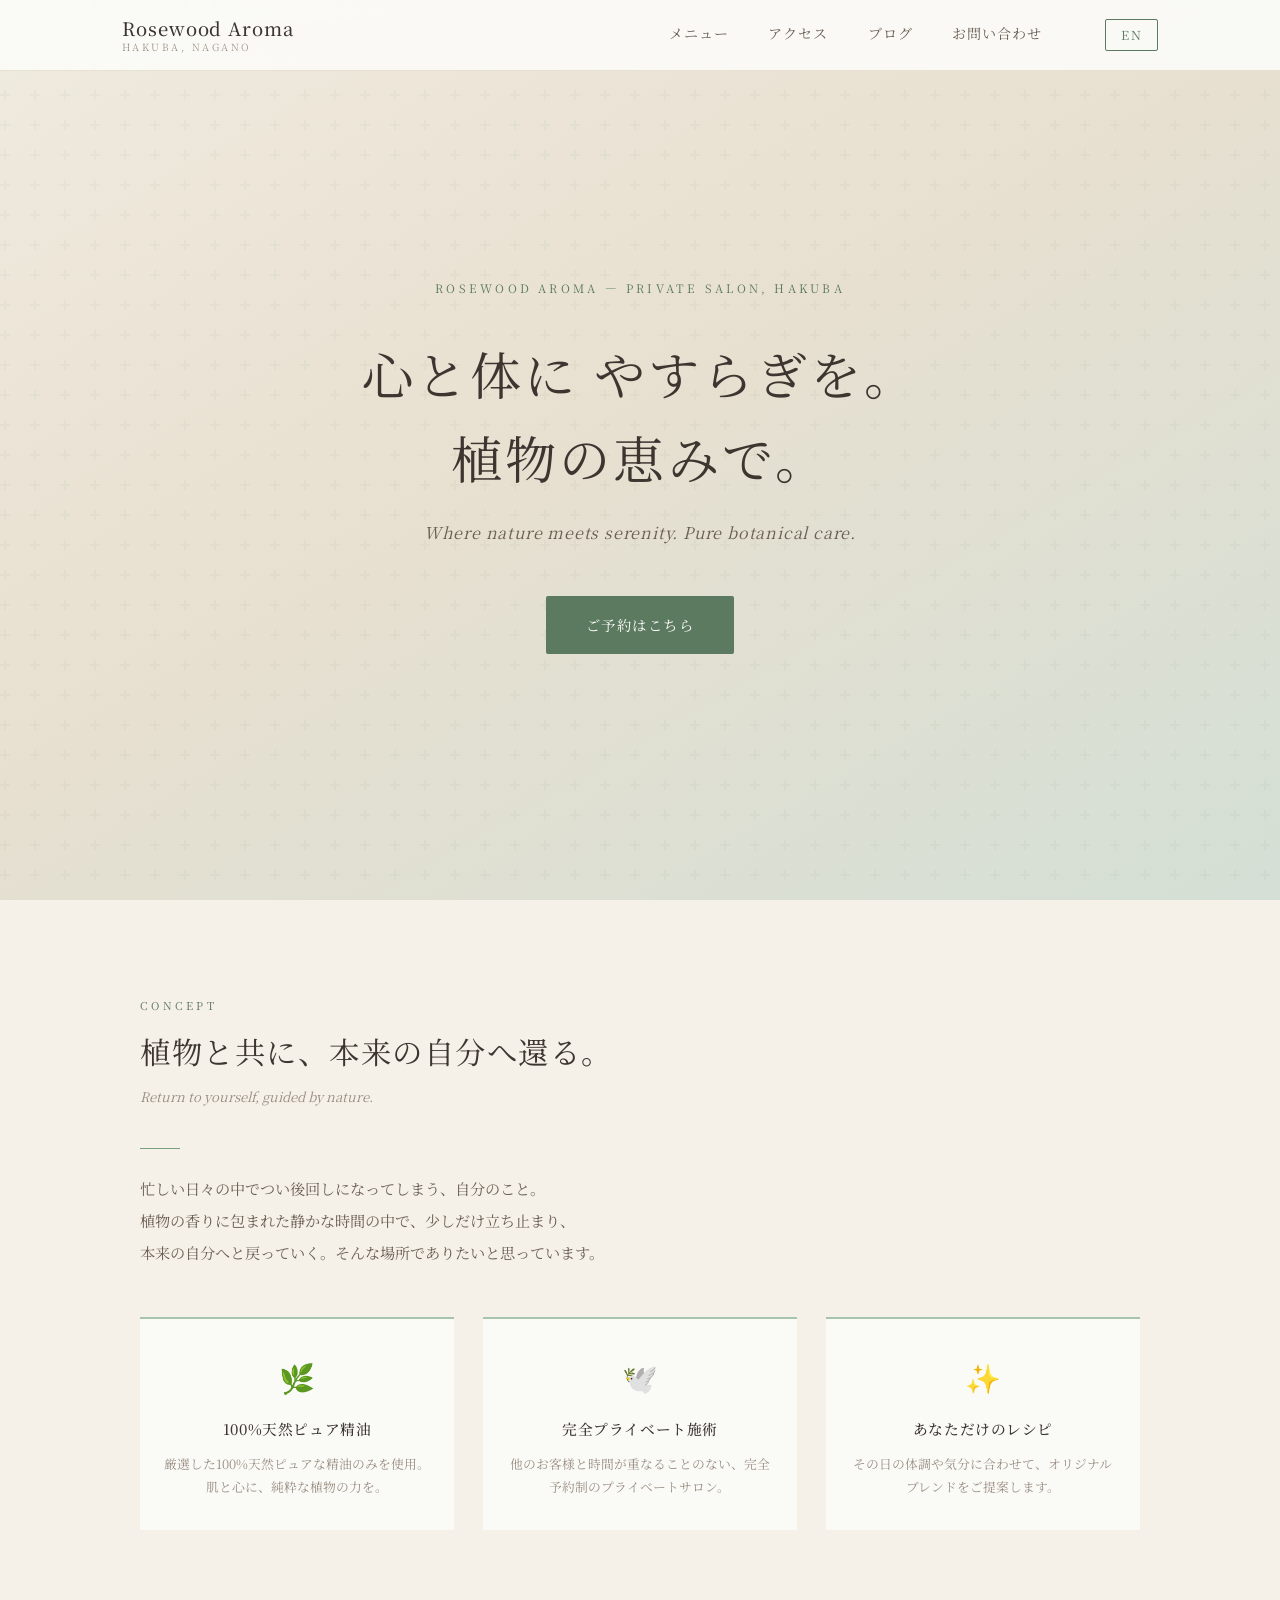
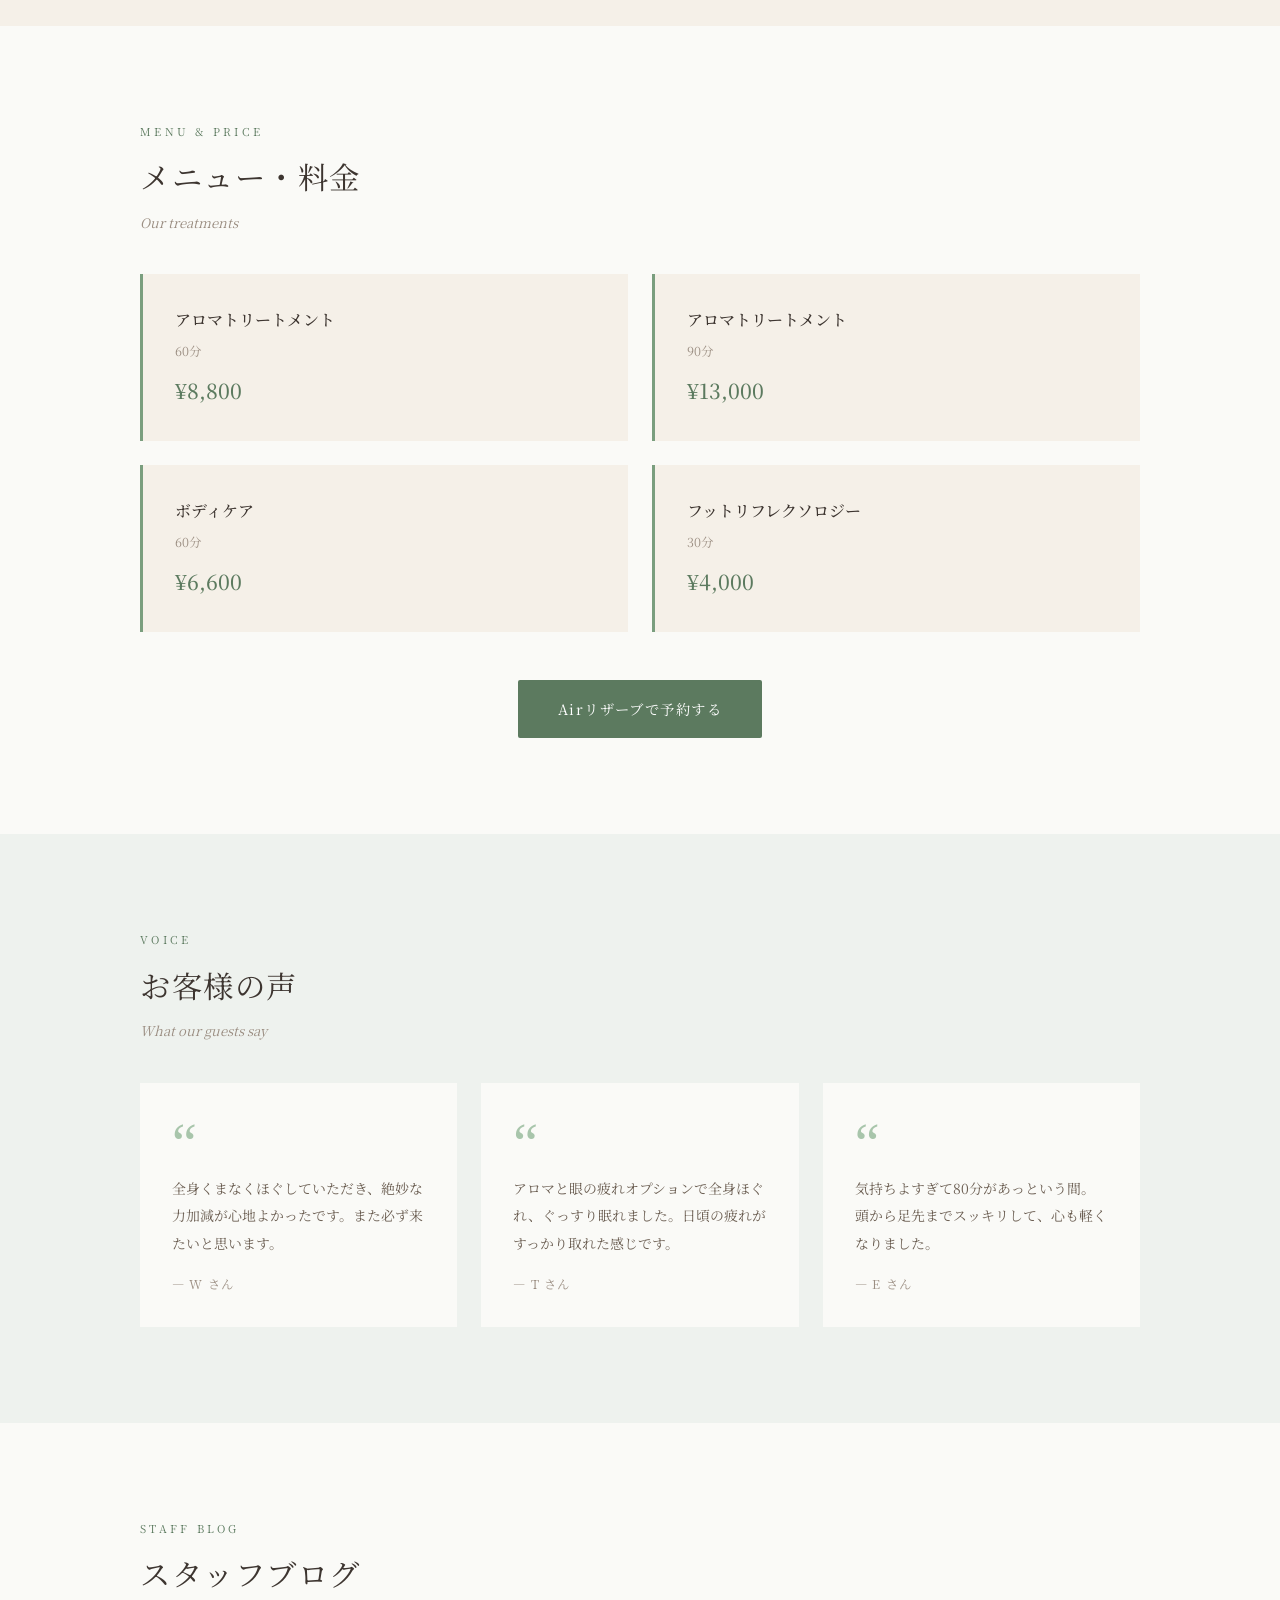
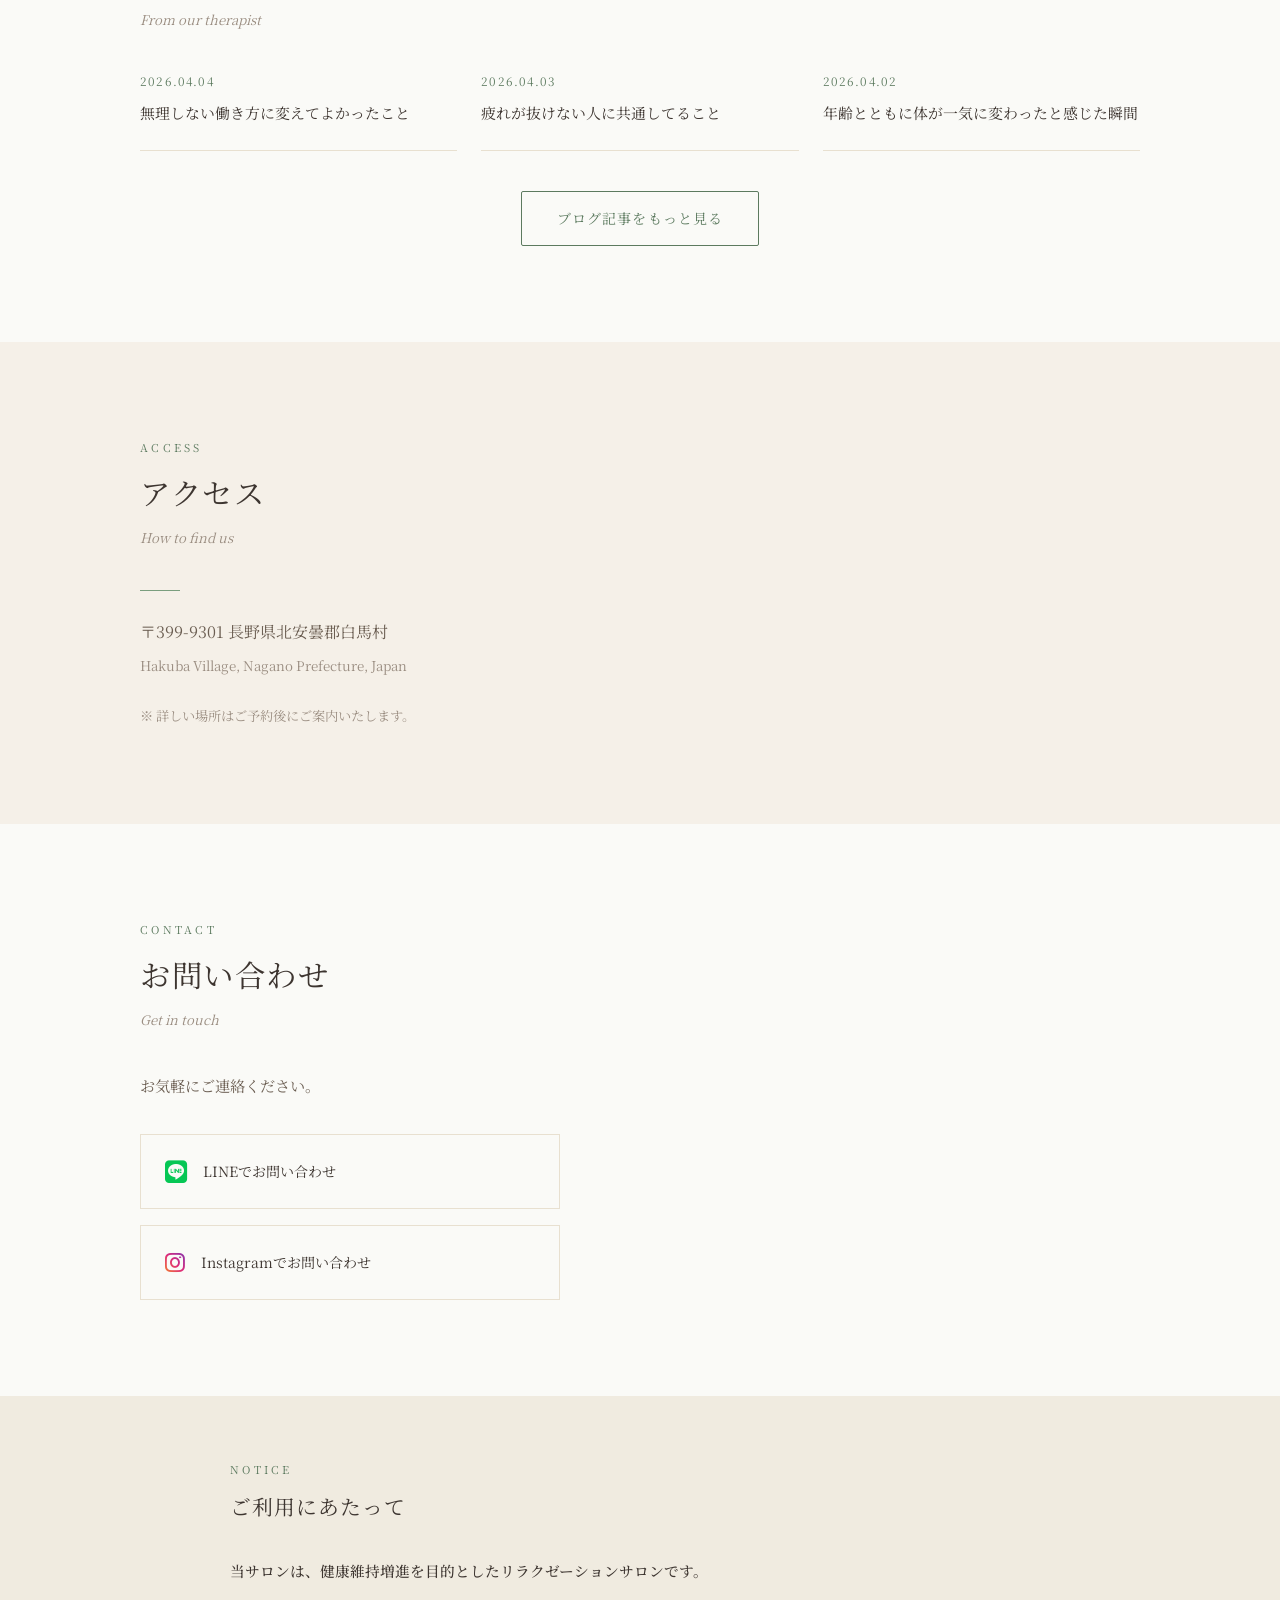
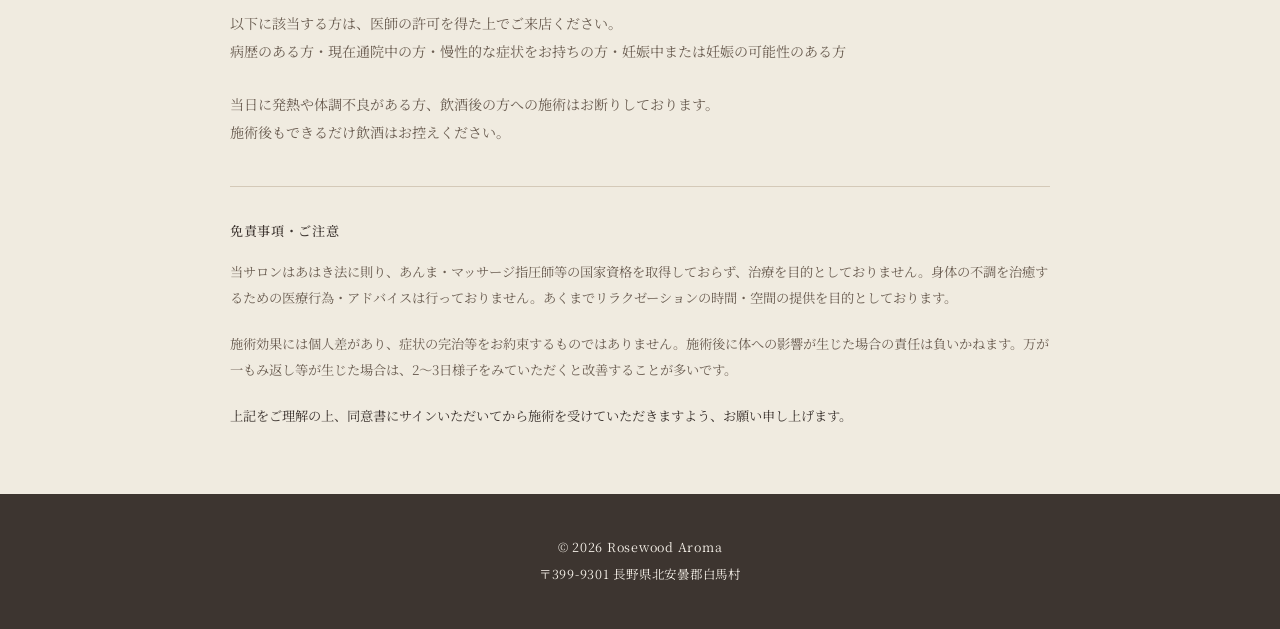
==== commit 836fac33: "メールのお問い合わせ欄を削除" ====
--- a/index.html
+++ b/index.html
@@ -210,16 +210,6 @@
         <span class="contact-link-icon"><i class="fa-brands fa-instagram" style="background:linear-gradient(45deg,#f58529,#dd2a7b,#8134af);-webkit-background-clip:text;-webkit-text-fill-color:transparent;font-size:1.4rem;"></i></span>
         <span data-en="Contact via Instagram">Instagramでお問い合わせ</span>
       </a>
-      <div class="contact-link" style="cursor:default; flex-direction:column; align-items:flex-start; gap:0.6rem;">
-        <div style="display:flex; align-items:center; gap:1rem;">
-          <span class="contact-link-icon">✉️</span>
-          <span style="font-size:0.88rem; color:var(--text-dark); letter-spacing:0.03em;">rosewoodaroma2025.9.5@gmail.com</span>
-        </div>
-        <button onclick="navigator.clipboard.writeText('rosewoodaroma2025.9.5@gmail.com').then(()=>{this.textContent='コピーしました！';setTimeout(()=>{this.textContent='メールアドレスをコピー'},2000)})"
-          style="margin-left:2.2rem; background:var(--green-dark); color:white; border:none; padding:0.4rem 1rem; font-size:0.78rem; font-family:inherit; letter-spacing:0.08em; cursor:pointer; border-radius:2px;">
-          メールアドレスをコピー
-        </button>
-      </div>
     </div>
   </div>
 </section>
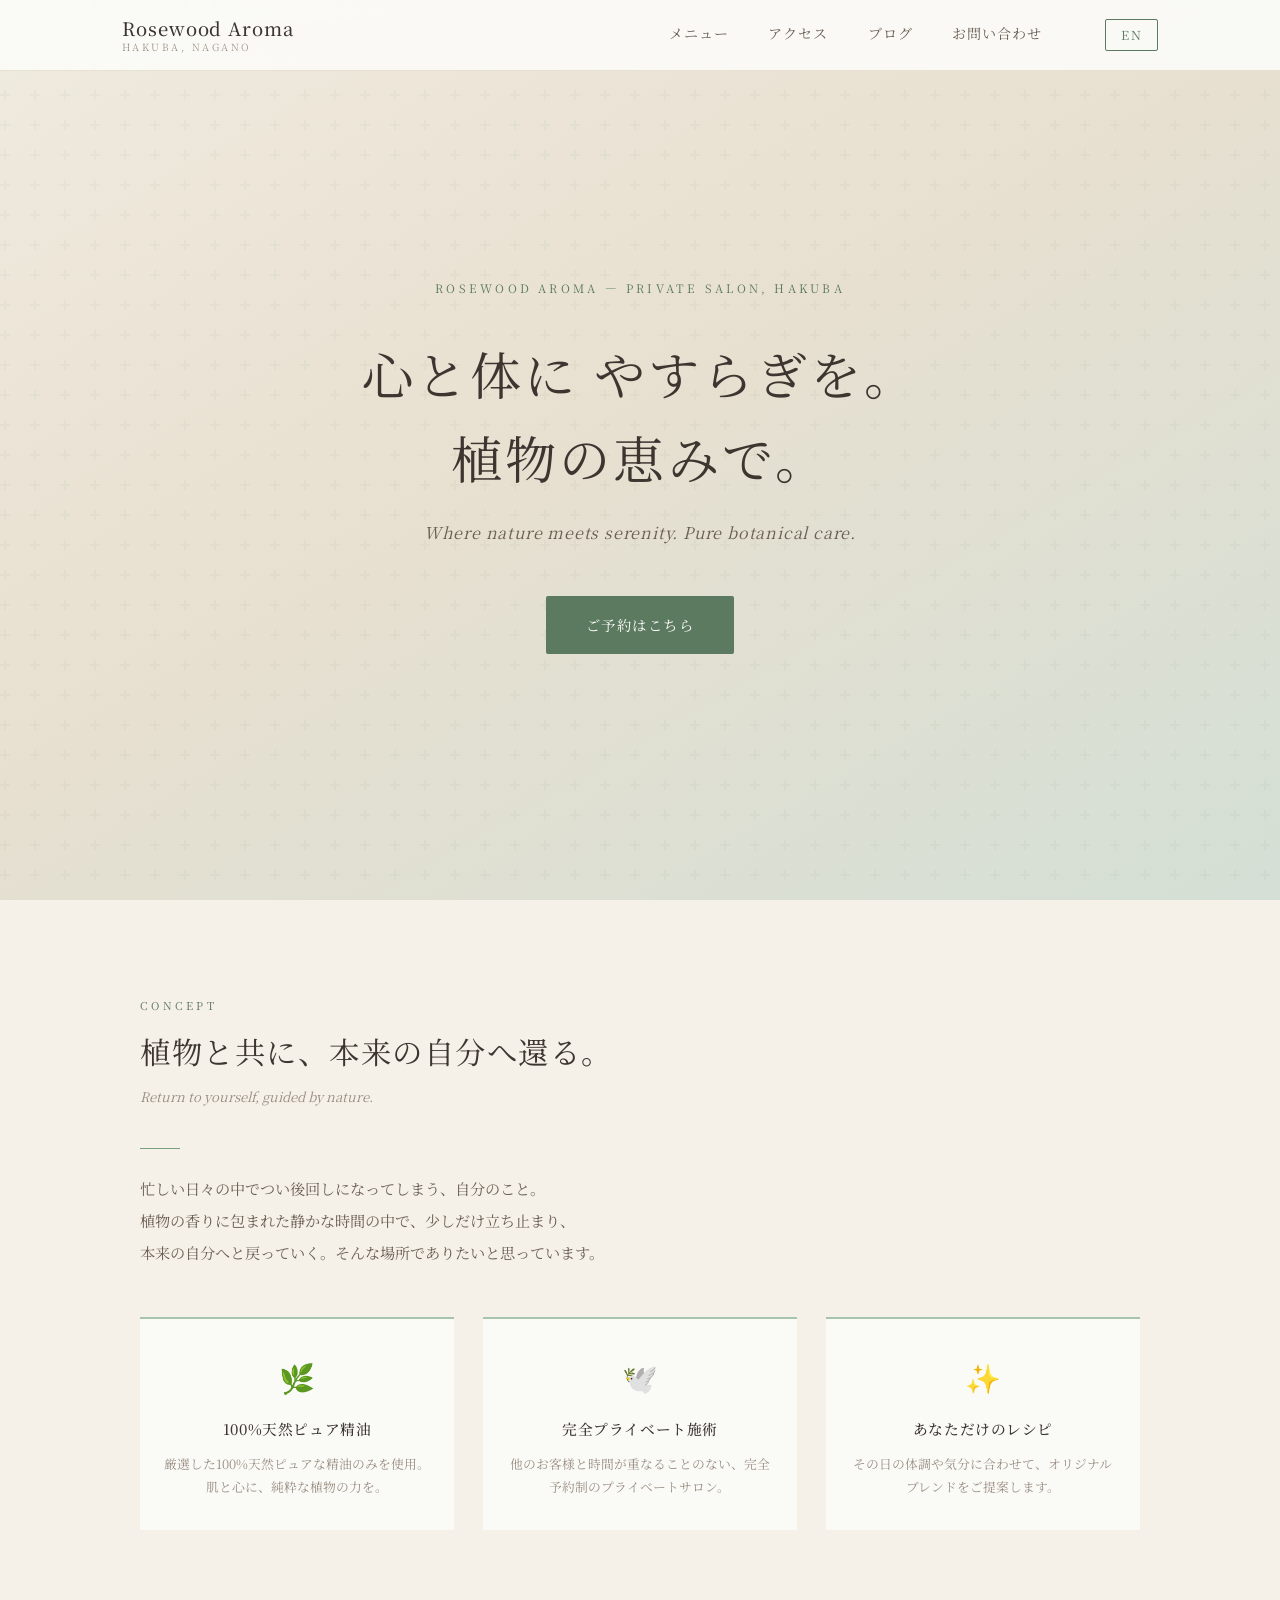
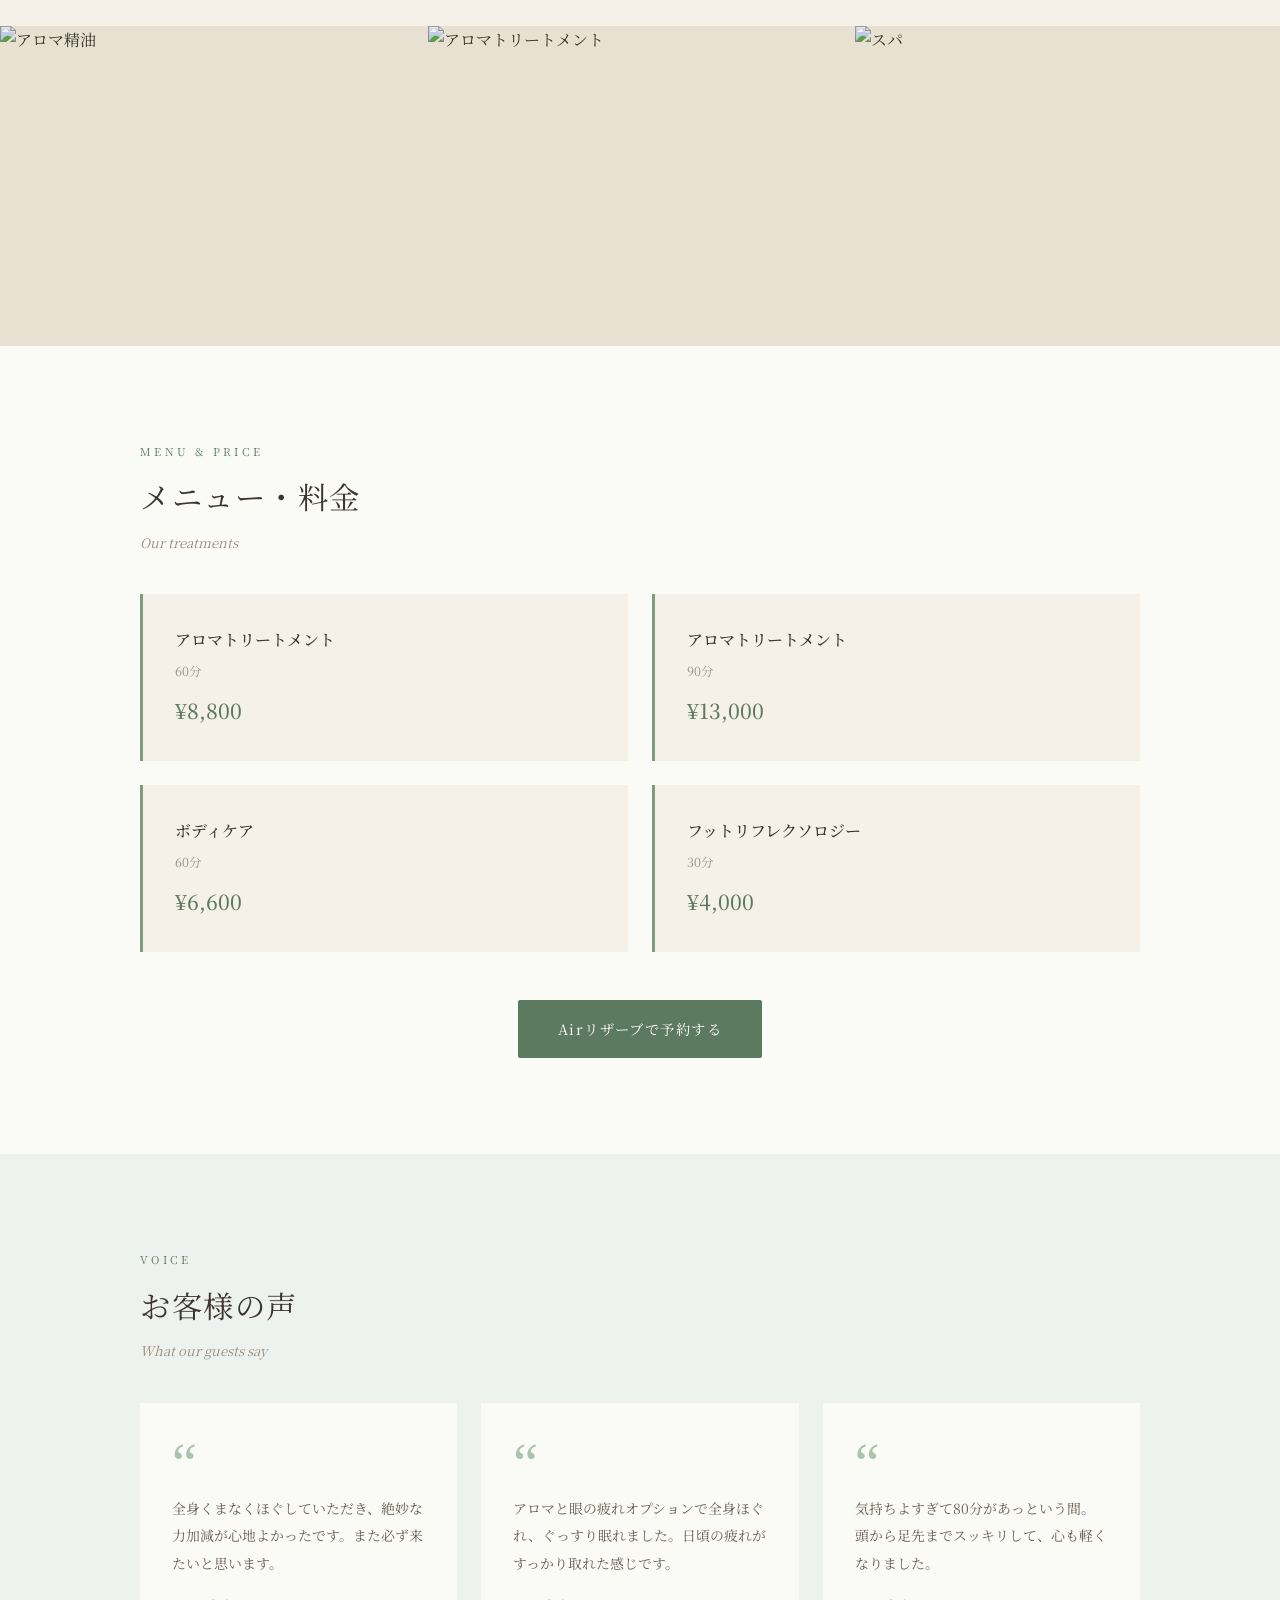
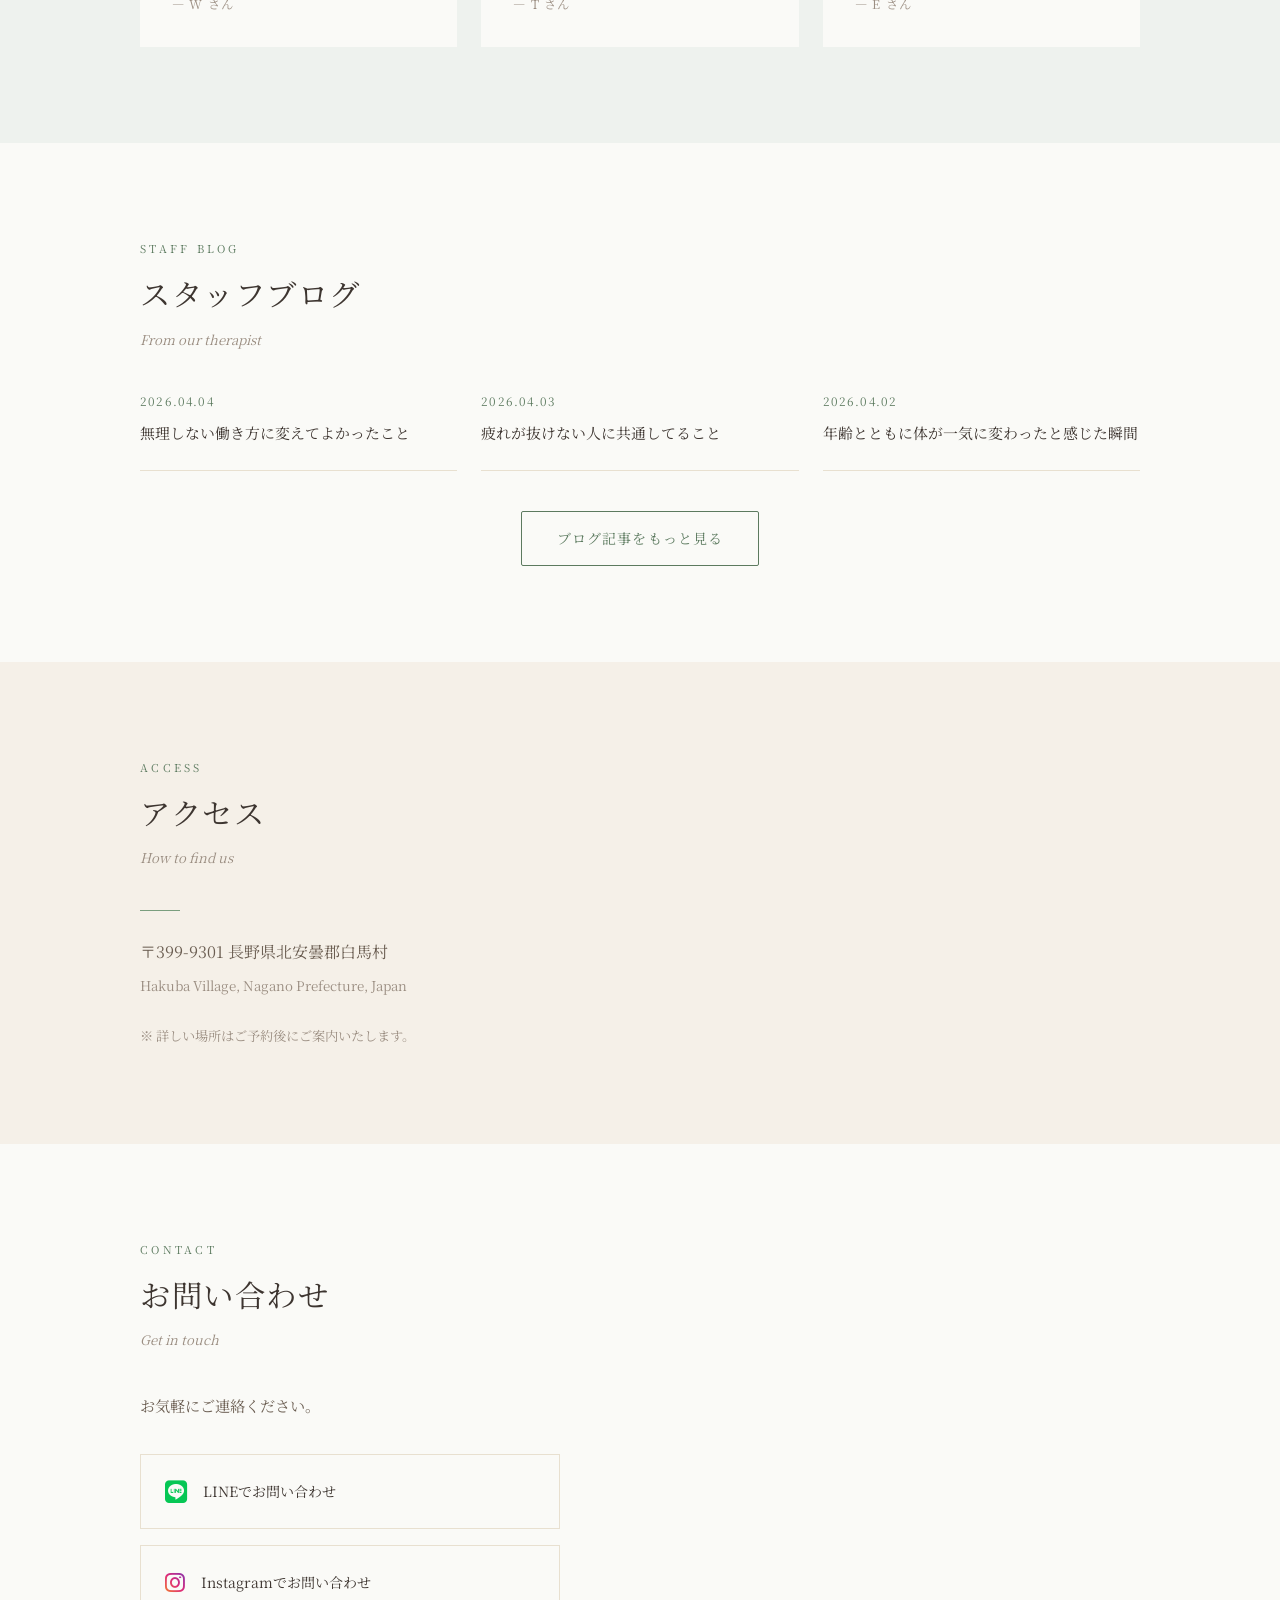
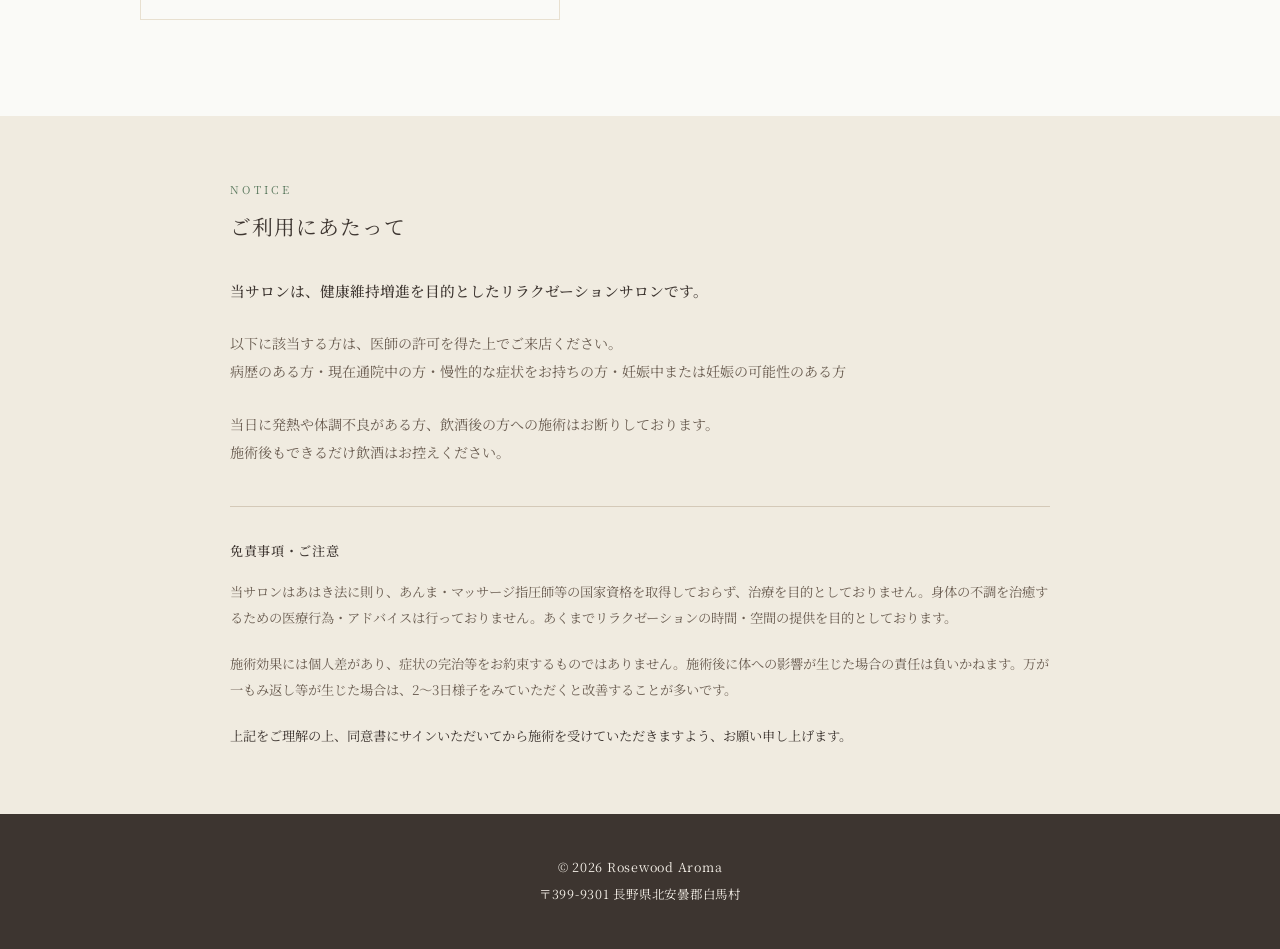
==== commit fe6c7369: "写真帯を追加（精油・マッサージ・スパ3枚）" ====
--- a/index.html
+++ b/index.html
@@ -5,7 +5,7 @@
   <meta name="viewport" content="width=device-width, initial-scale=1.0">
   <title>Rosewood Aroma | 白馬村のアロマトリートメント</title>
   <meta name="description" content="長野県白馬村のプライベートアロマサロン。100%天然ピュア精油を使ったアロマトリートメント。心と体に、植物の恵みで深いやすらぎを。">
-  <link rel="stylesheet" href="assets/style.css?v=3">
+  <link rel="stylesheet" href="assets/style.css?v=4">
   <link rel="stylesheet" href="https://cdnjs.cloudflare.com/ajax/libs/font-awesome/6.5.0/css/all.min.css">
   <style>
     .lang-btn {
@@ -92,6 +92,22 @@
   </div>
 </section>
 
+<!-- ── Photo Strip ── -->
+<div class="photo-strip">
+  <div class="photo-strip-item">
+    <img src="https://images.unsplash.com/photo-1515377905703-c4788e51af15?auto=format&fit=crop&w=700&q=80"
+         alt="アロマ精油">
+  </div>
+  <div class="photo-strip-item">
+    <img src="https://images.unsplash.com/photo-1544161515-4ab6ce6db874?auto=format&fit=crop&w=700&q=80"
+         alt="アロマトリートメント">
+  </div>
+  <div class="photo-strip-item">
+    <img src="https://images.unsplash.com/photo-1540555700478-4be289fbecef?auto=format&fit=crop&w=700&q=80"
+         alt="スパ">
+  </div>
+</div>
+
 <!-- ── Menu ── -->
 <section id="menu">
   <div class="section-inner">
--- a/assets/style.css
+++ b/assets/style.css
@@ -201,6 +201,35 @@
 }
 
 .divider { width: 40px; height: 1px; background: var(--green); margin: 1.5rem 0; }
+
+/* ── Photo Strip ── */
+.photo-strip {
+  display: flex;
+  height: 320px;
+  gap: 3px;
+  background: var(--beige-dark);
+}
+.photo-strip-item {
+  flex: 1;
+  overflow: hidden;
+  position: relative;
+}
+.photo-strip-item img {
+  width: 100%;
+  height: 100%;
+  object-fit: cover;
+  display: block;
+  transition: transform 0.7s ease;
+  filter: brightness(0.95) saturate(0.9);
+}
+.photo-strip-item:hover img {
+  transform: scale(1.04);
+  filter: brightness(1) saturate(1);
+}
+@media (max-width: 640px) {
+  .photo-strip { height: auto; flex-direction: column; gap: 2px; }
+  .photo-strip-item { height: 220px; }
+}
 
 /* ── Concept ── */
 .concept { background-color: var(--beige); }
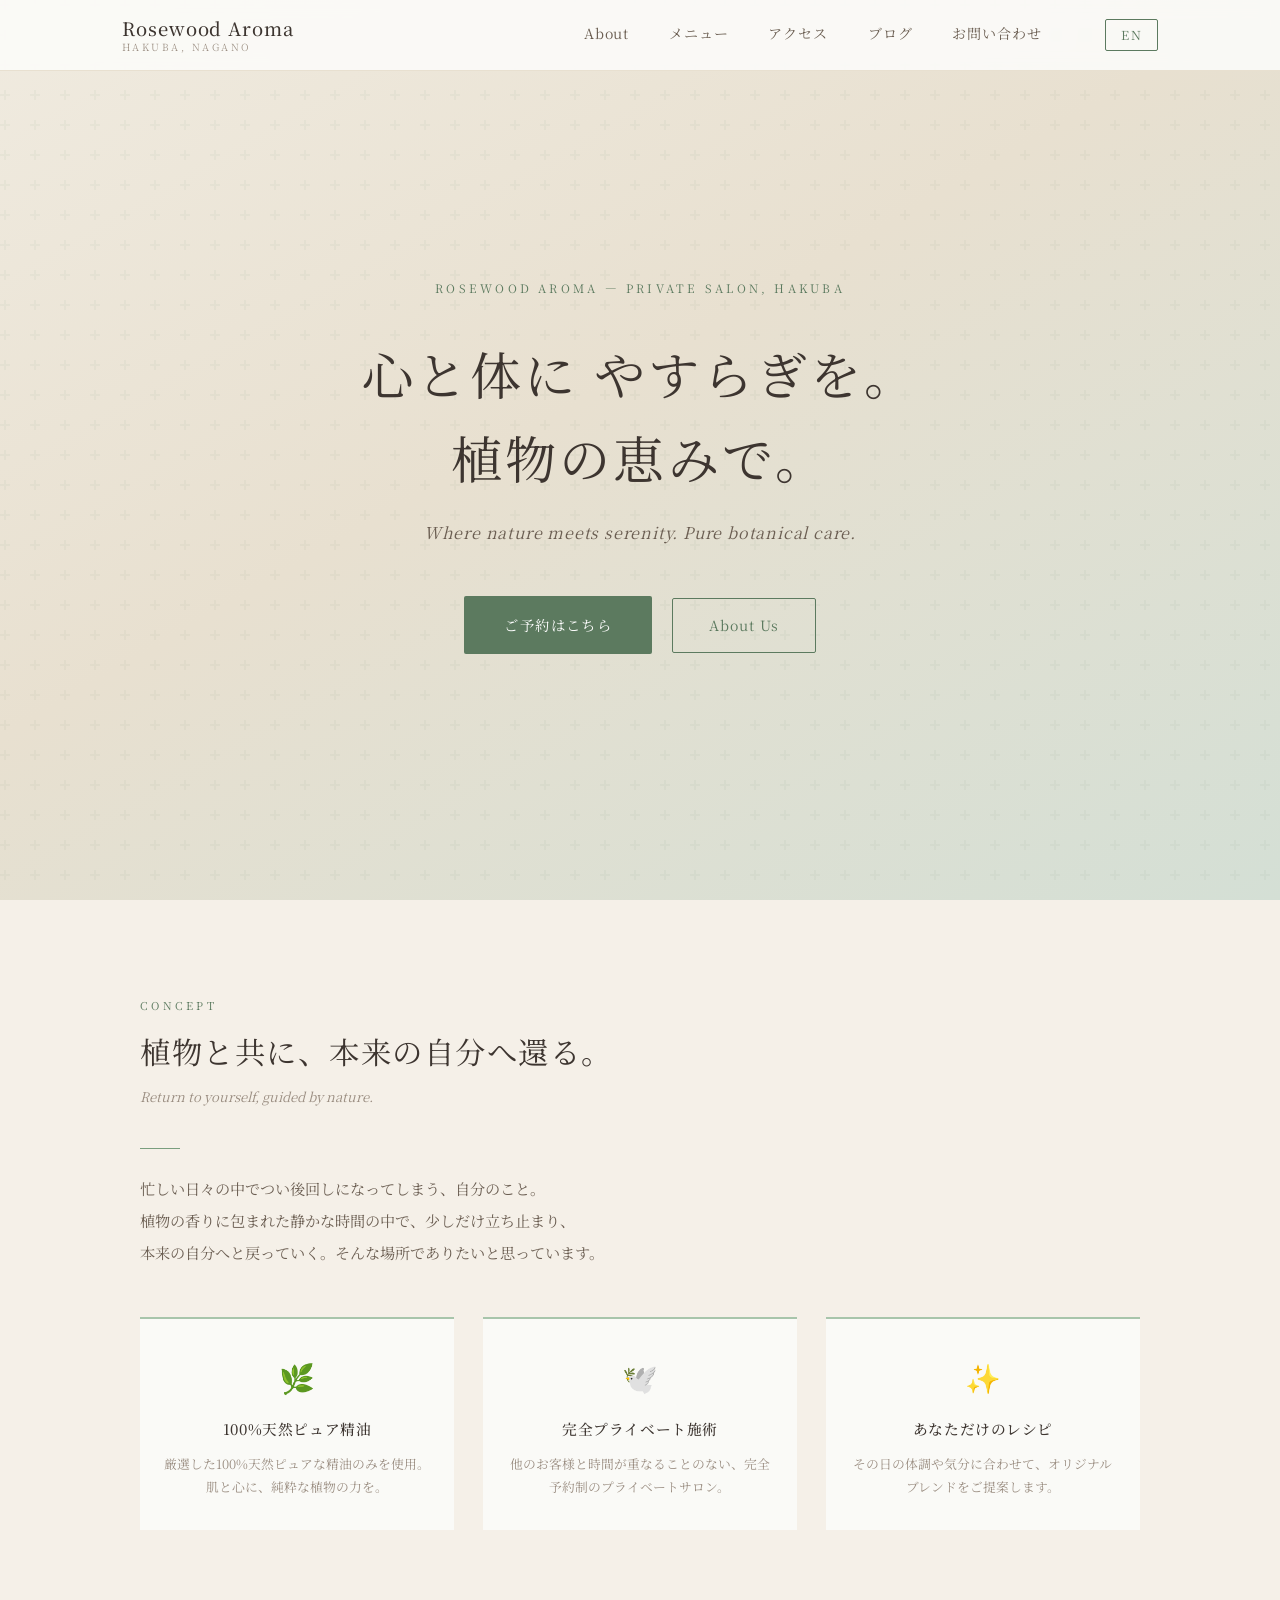
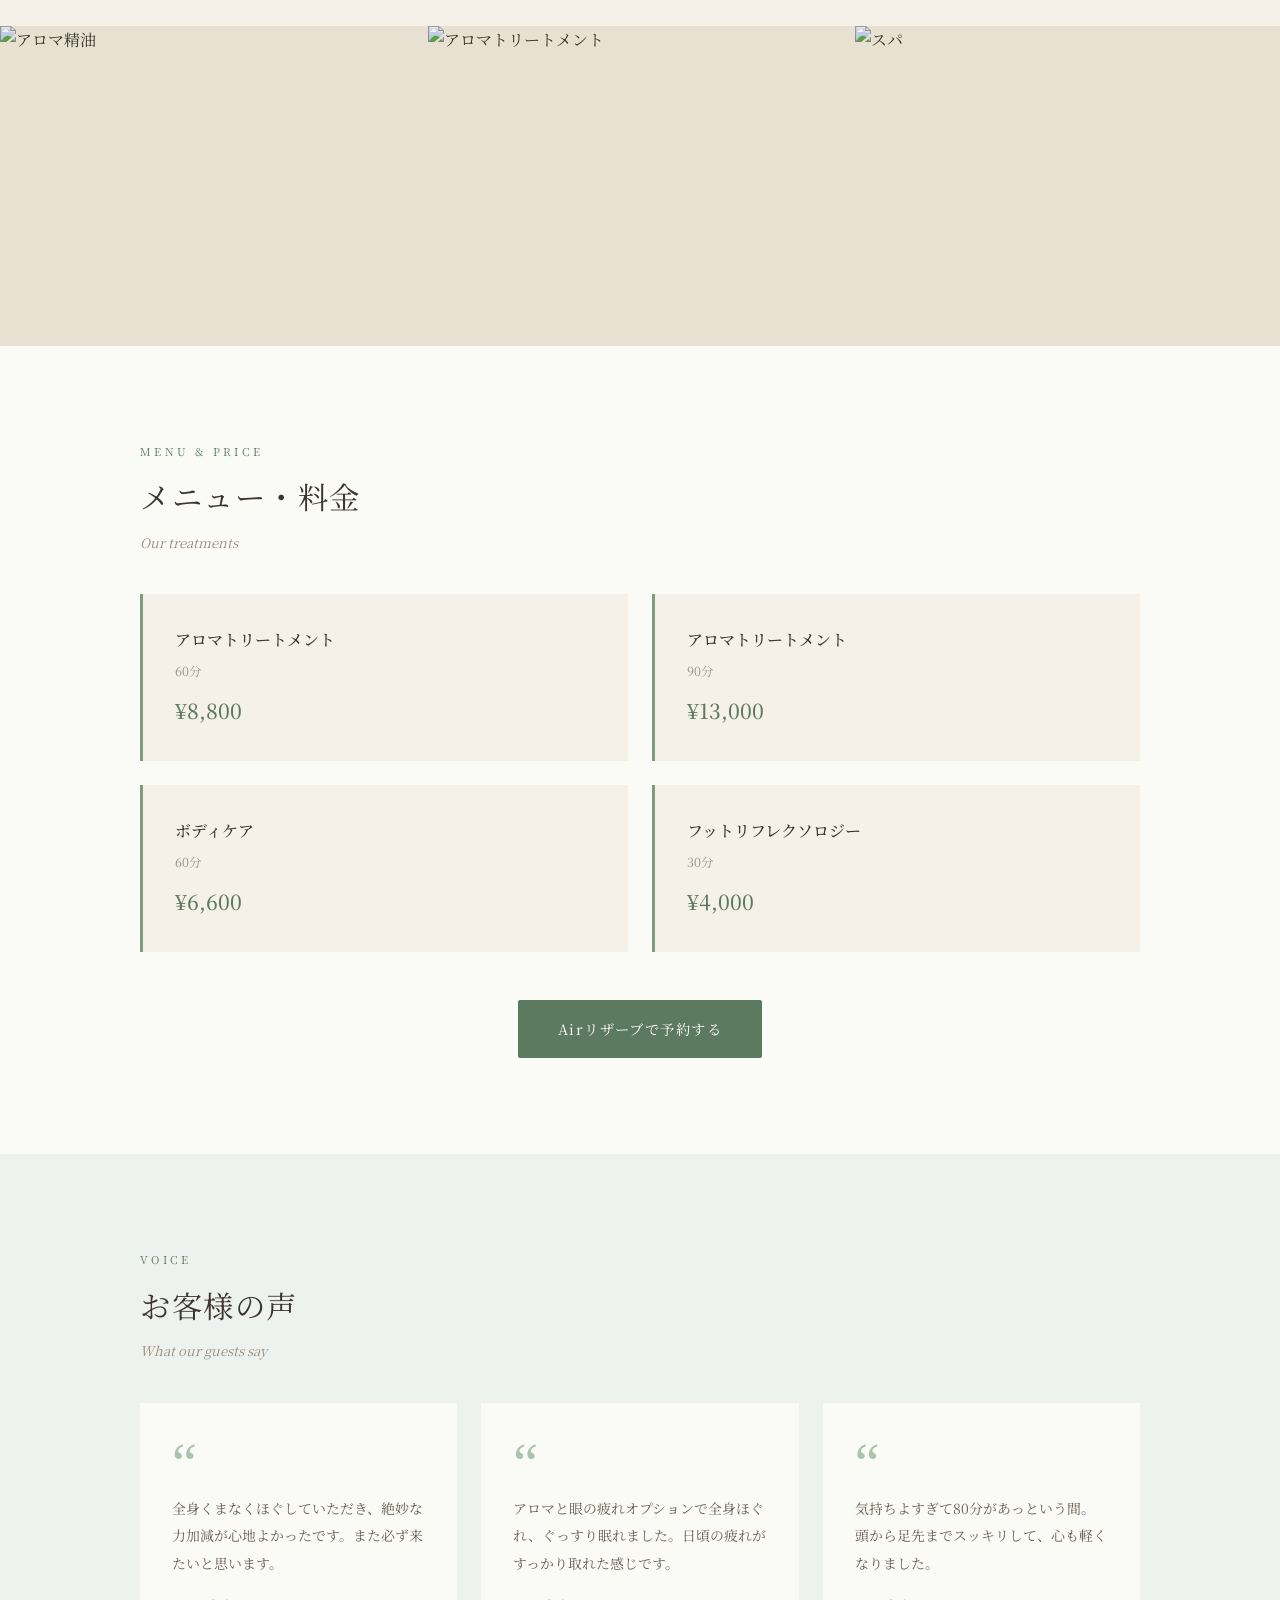
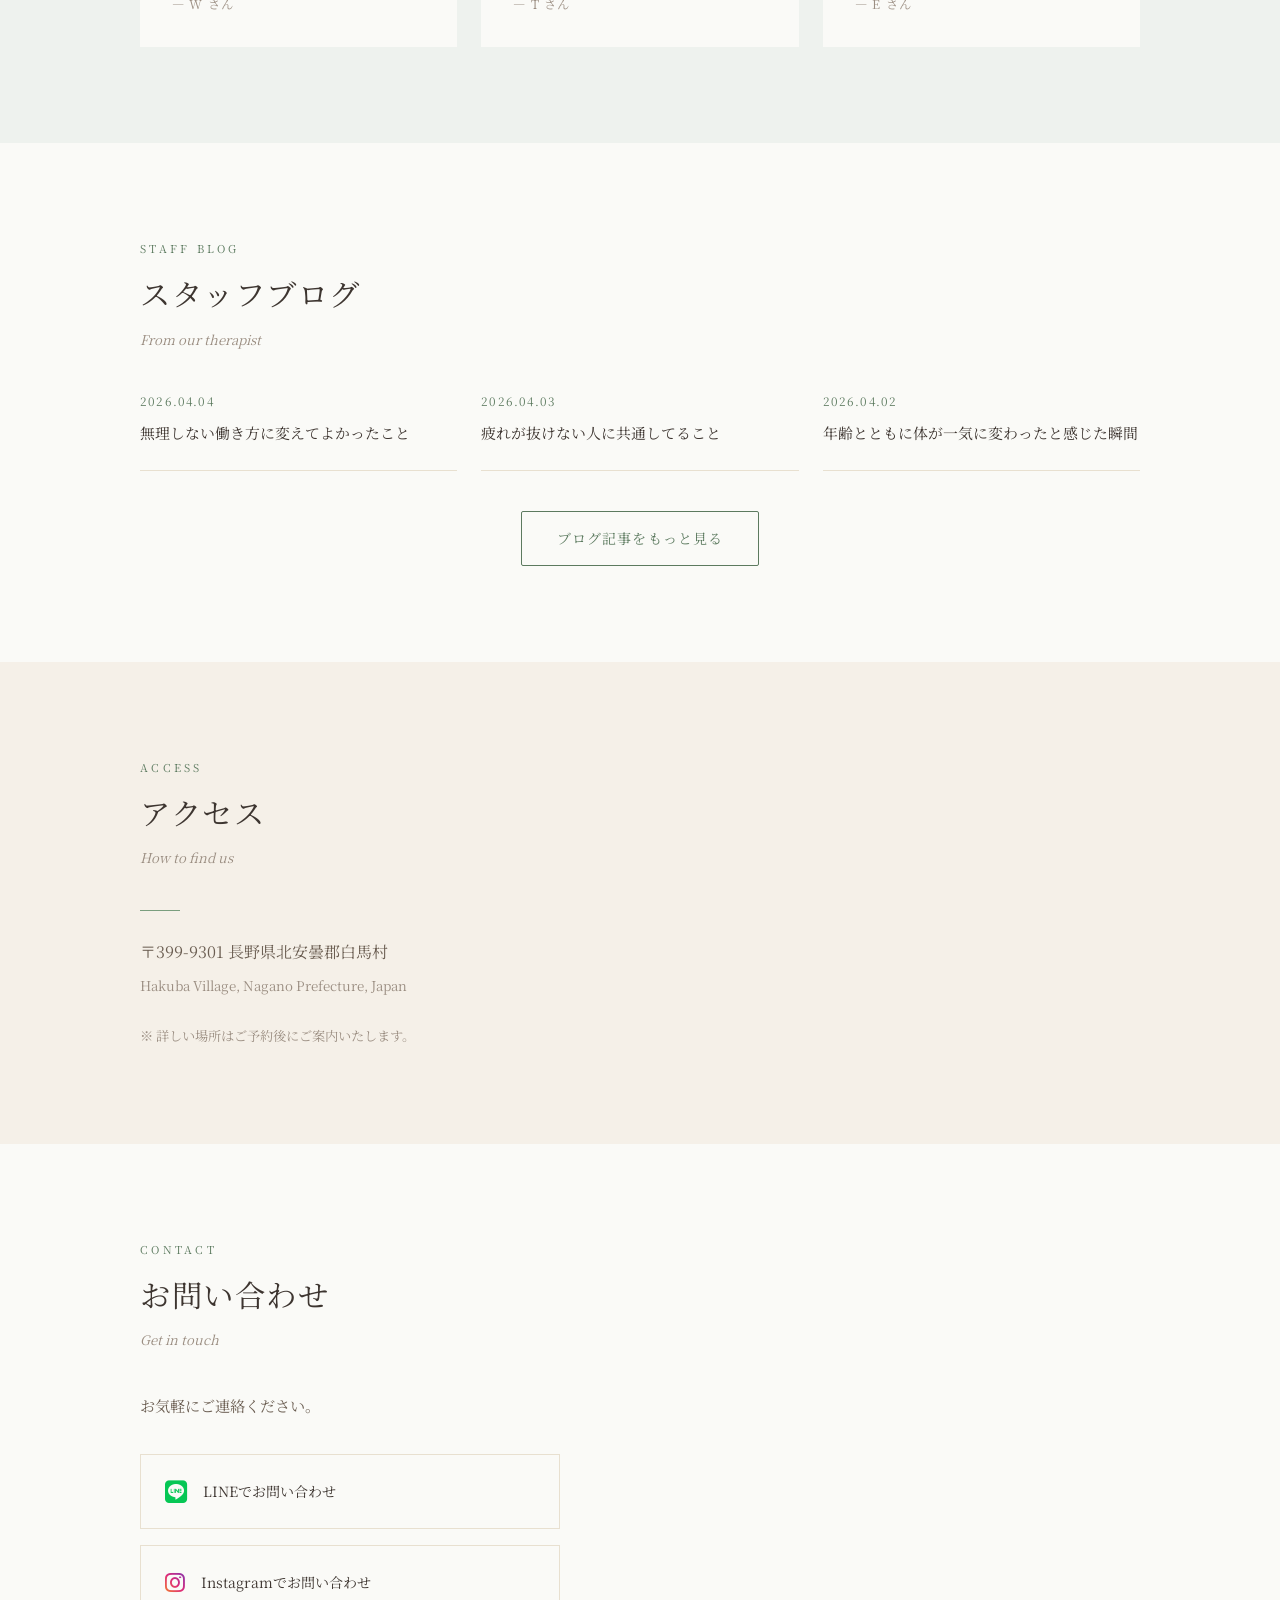
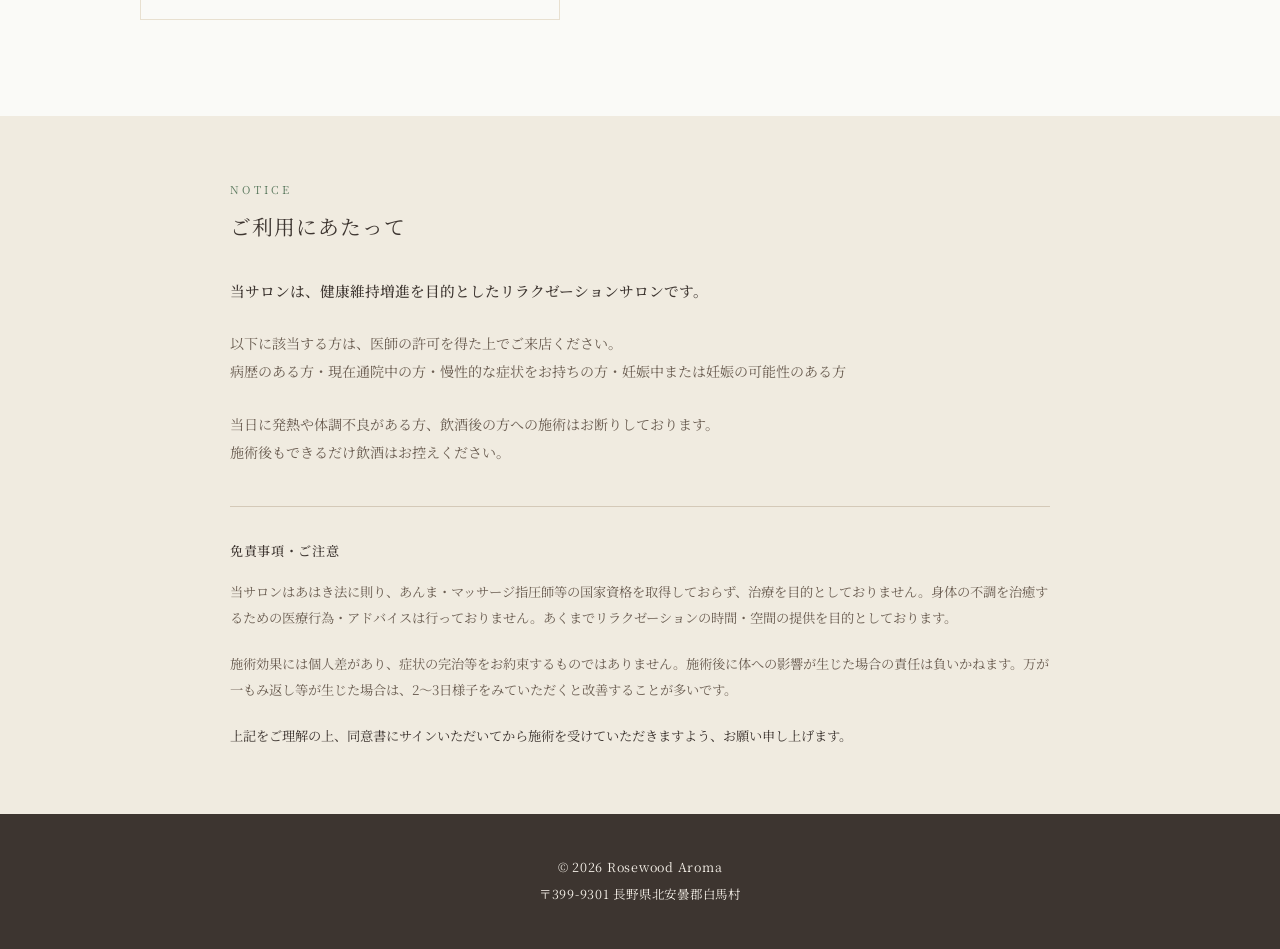
==== commit f26c64bc: "Aboutページ追加・トップにAbout Usボタンとナビリンク追加" ====
--- a/index.html
+++ b/index.html
@@ -40,6 +40,7 @@
       <span></span><span></span><span></span>
     </button>
     <ul class="nav-links" id="navLinks">
+      <li><a href="about.html" data-en="About">About</a></li>
       <li><a href="#menu" data-en="Menu">メニュー</a></li>
       <li><a href="#access" data-en="Access">アクセス</a></li>
       <li><a href="#blog" data-en="Blog">ブログ</a></li>
@@ -56,6 +57,7 @@
     <h1 data-en="Serenity for mind and body.<br>Guided by nature.">心と体に やすらぎを。<br>植物の恵みで。</h1>
     <p class="hero-en">Where nature meets serenity. Pure botanical care.</p>
     <a href="https://airrsv.net/rosewoodaroma/calendar" class="btn-primary" target="_blank" rel="noopener noreferrer" data-en="Book Now">ご予約はこちら</a>
+    <a href="about.html" class="btn-secondary" style="margin-left:1rem;" data-en="About Us">About Us</a>
   </div>
 </section>
 
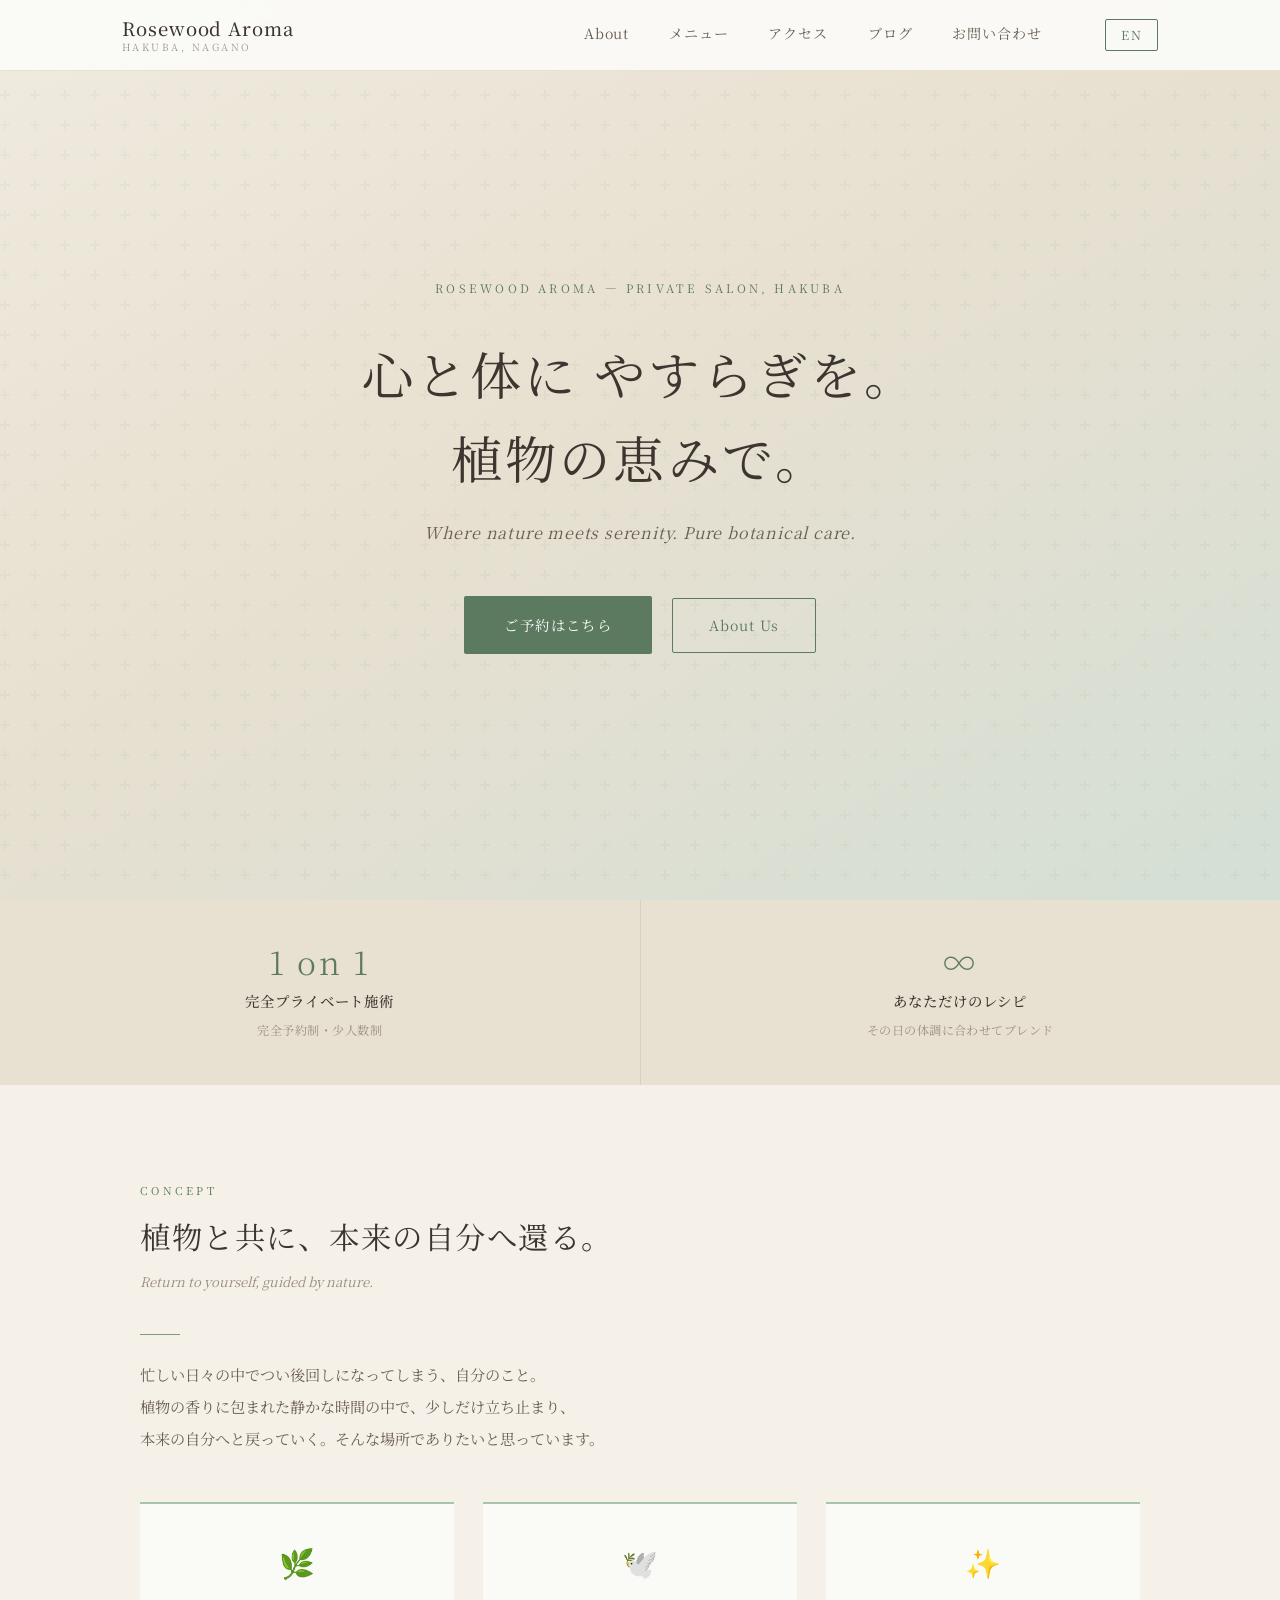
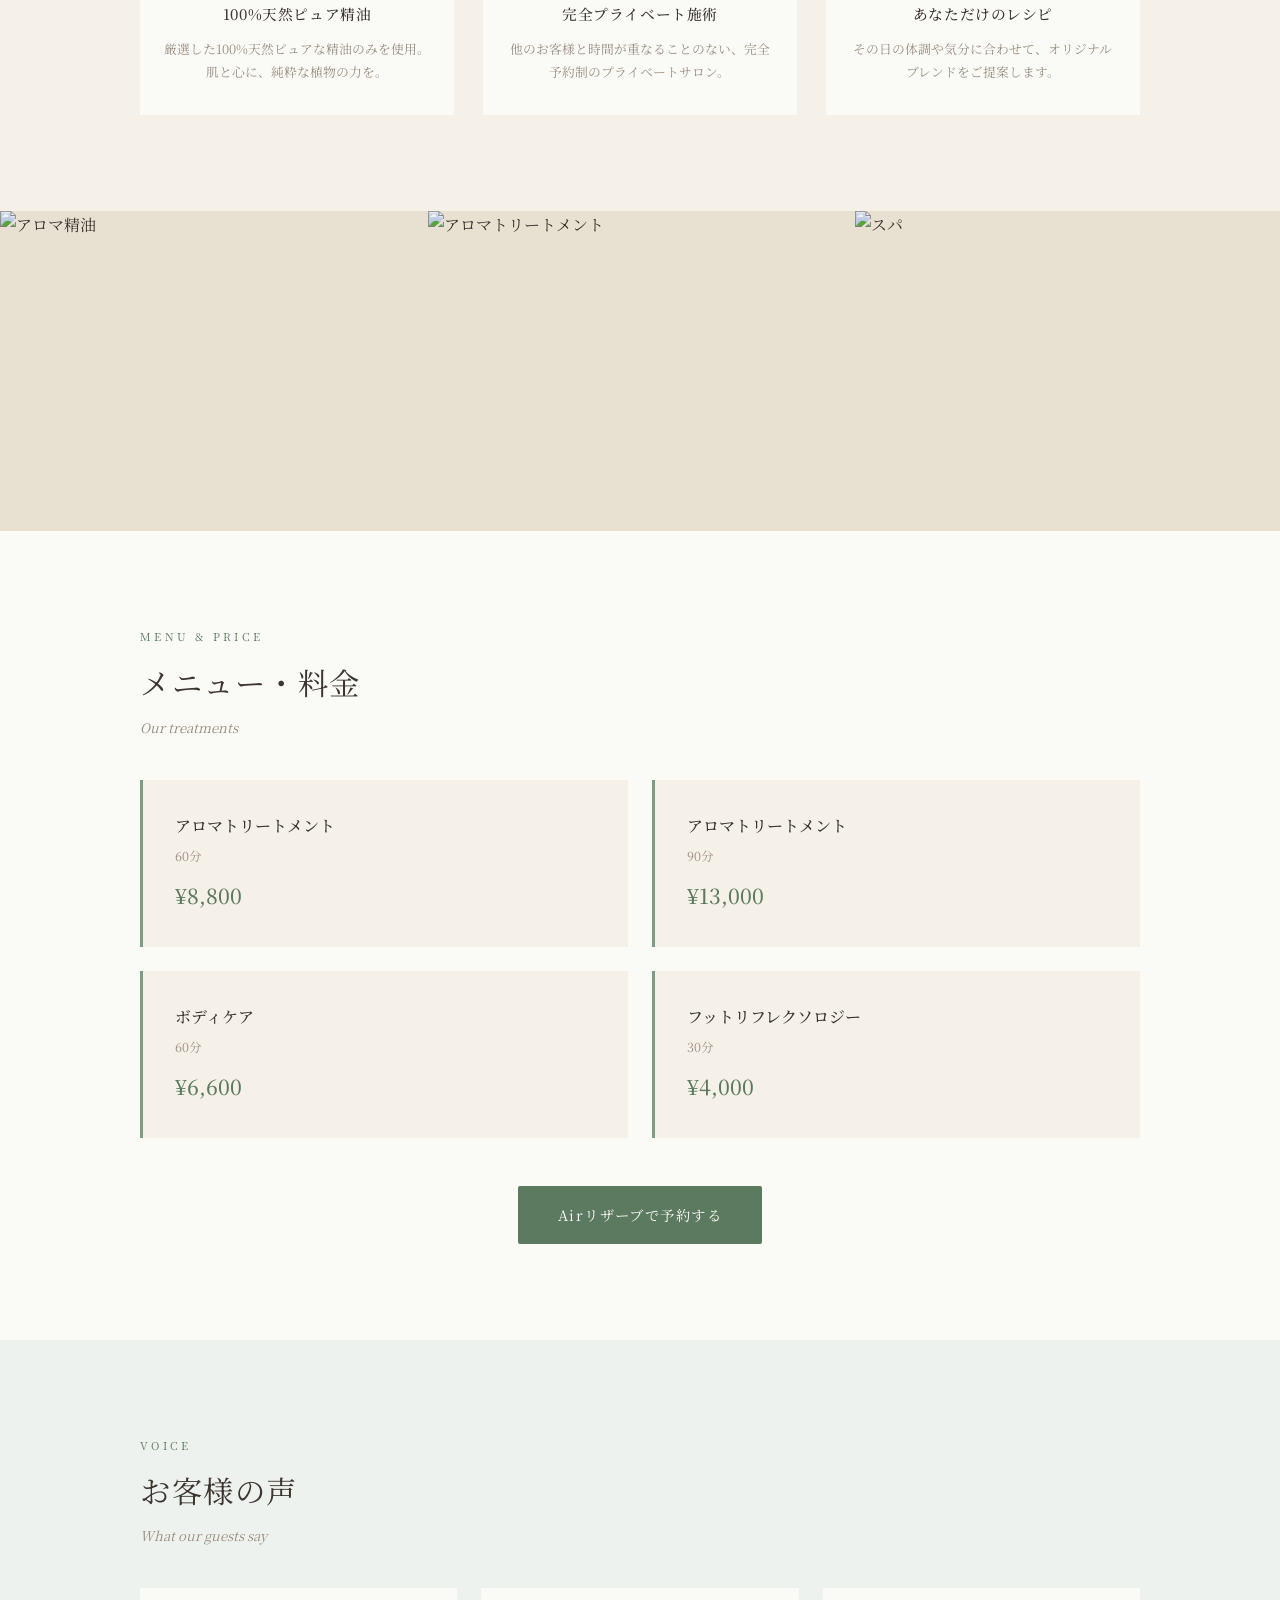
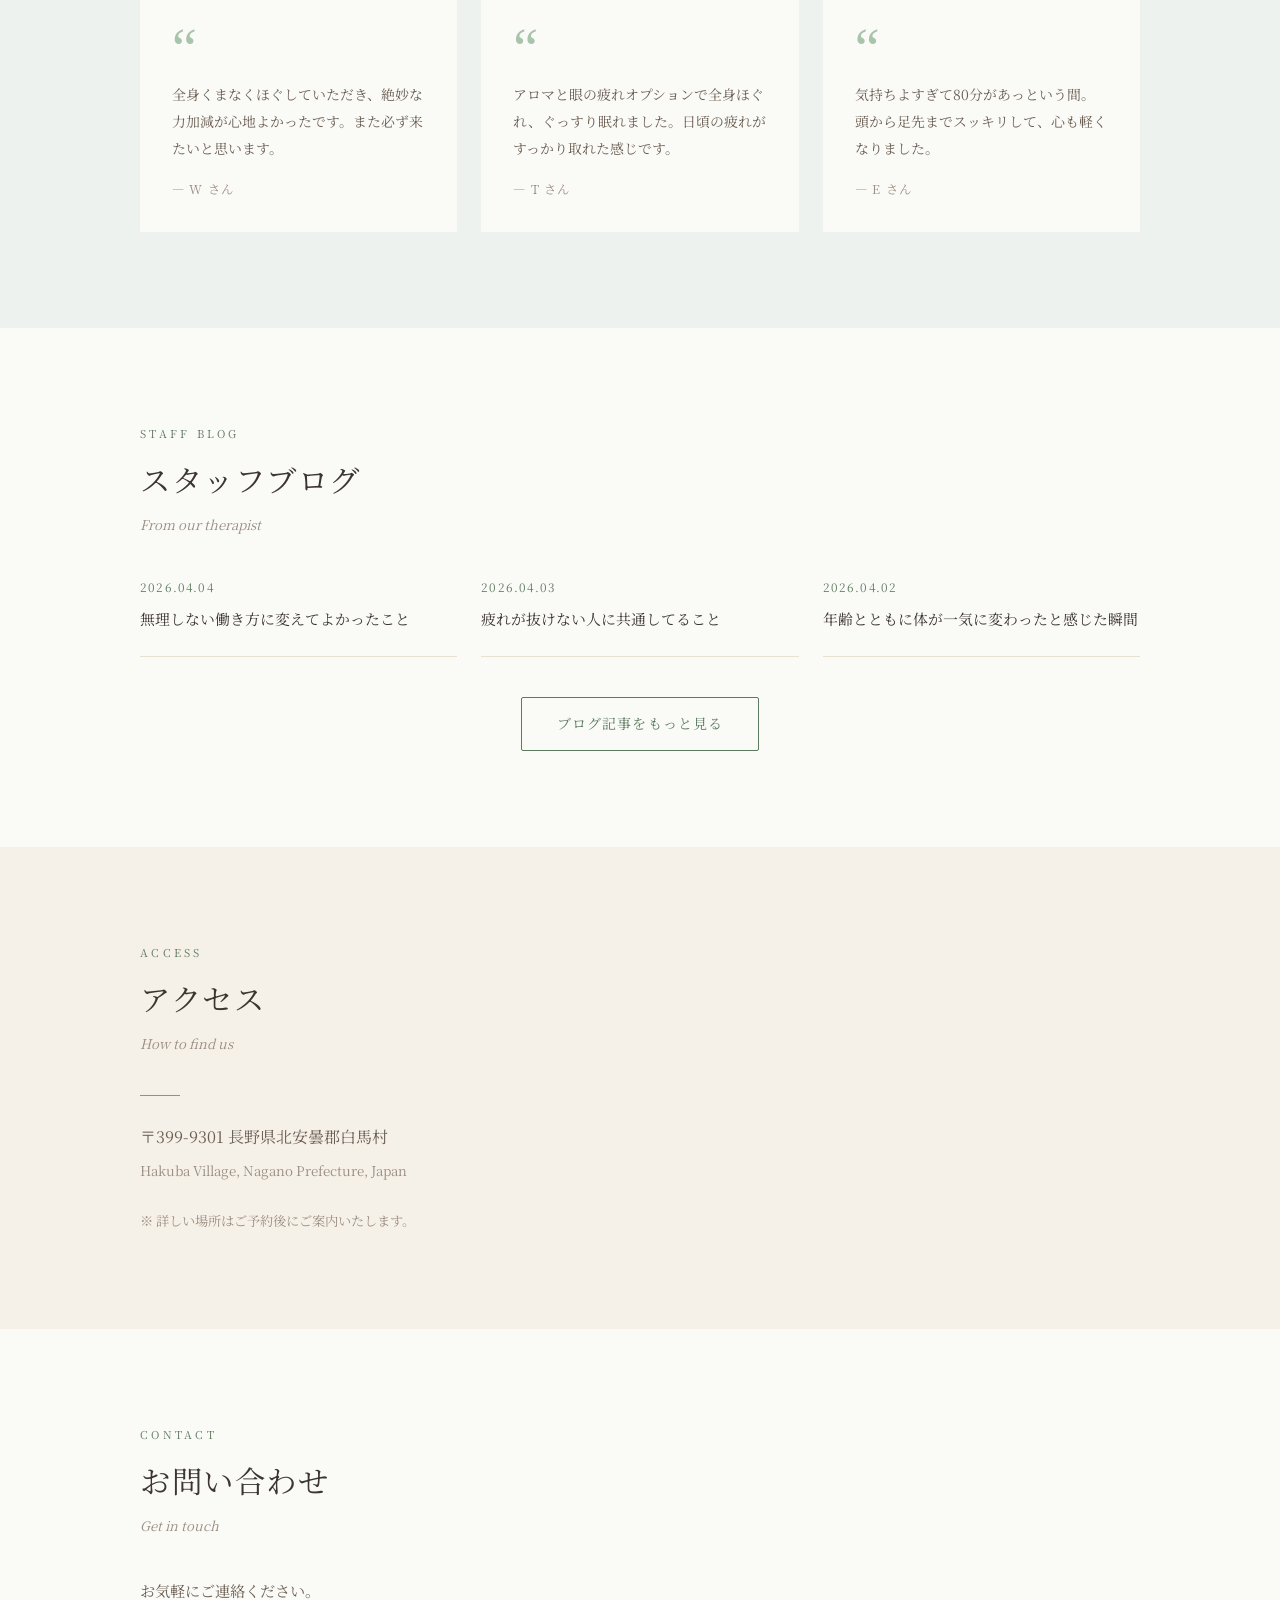
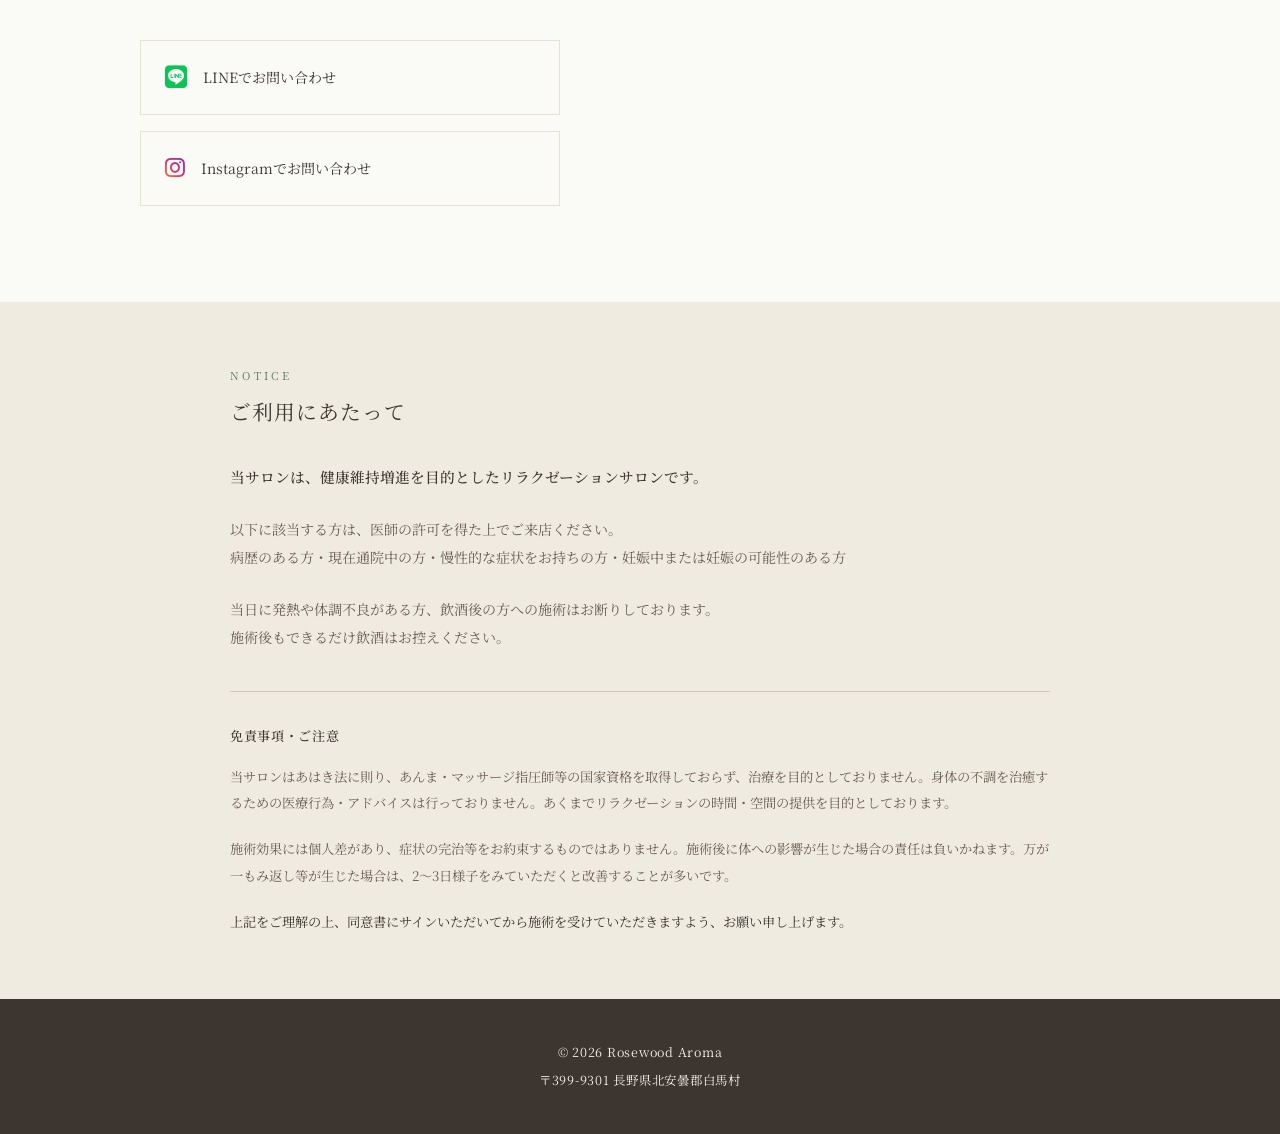
==== commit b8e93d17: "1on1・∞バッジセクションをヒーロー下に追加" ====
--- a/index.html
+++ b/index.html
@@ -61,6 +61,20 @@
   </div>
 </section>
 
+<!-- ── Feature Badges ── -->
+<div style="background:var(--beige-dark); display:flex; flex-wrap:wrap;">
+  <div style="flex:1; min-width:220px; padding:2.8rem 2rem; text-align:center; border-right:1px solid rgba(0,0,0,0.07);">
+    <div style="font-size:2rem; font-weight:300; color:var(--green-dark); letter-spacing:0.08em; line-height:1;">1 on 1</div>
+    <div style="font-size:0.9rem; font-weight:500; color:var(--text-dark); margin-top:0.7rem; letter-spacing:0.06em;">完全プライベート施術</div>
+    <div style="font-size:0.76rem; color:var(--text-light); margin-top:0.3rem; letter-spacing:0.04em;">完全予約制・少人数制</div>
+  </div>
+  <div style="flex:1; min-width:220px; padding:2.8rem 2rem; text-align:center;">
+    <div style="font-size:2rem; font-weight:300; color:var(--green-dark); letter-spacing:0.08em; line-height:1;">∞</div>
+    <div style="font-size:0.9rem; font-weight:500; color:var(--text-dark); margin-top:0.7rem; letter-spacing:0.06em;">あなただけのレシピ</div>
+    <div style="font-size:0.76rem; color:var(--text-light); margin-top:0.3rem; letter-spacing:0.04em;">その日の体調に合わせてブレンド</div>
+  </div>
+</div>
+
 <!-- ── Concept ── -->
 <section class="concept" id="concept">
   <div class="section-inner">
